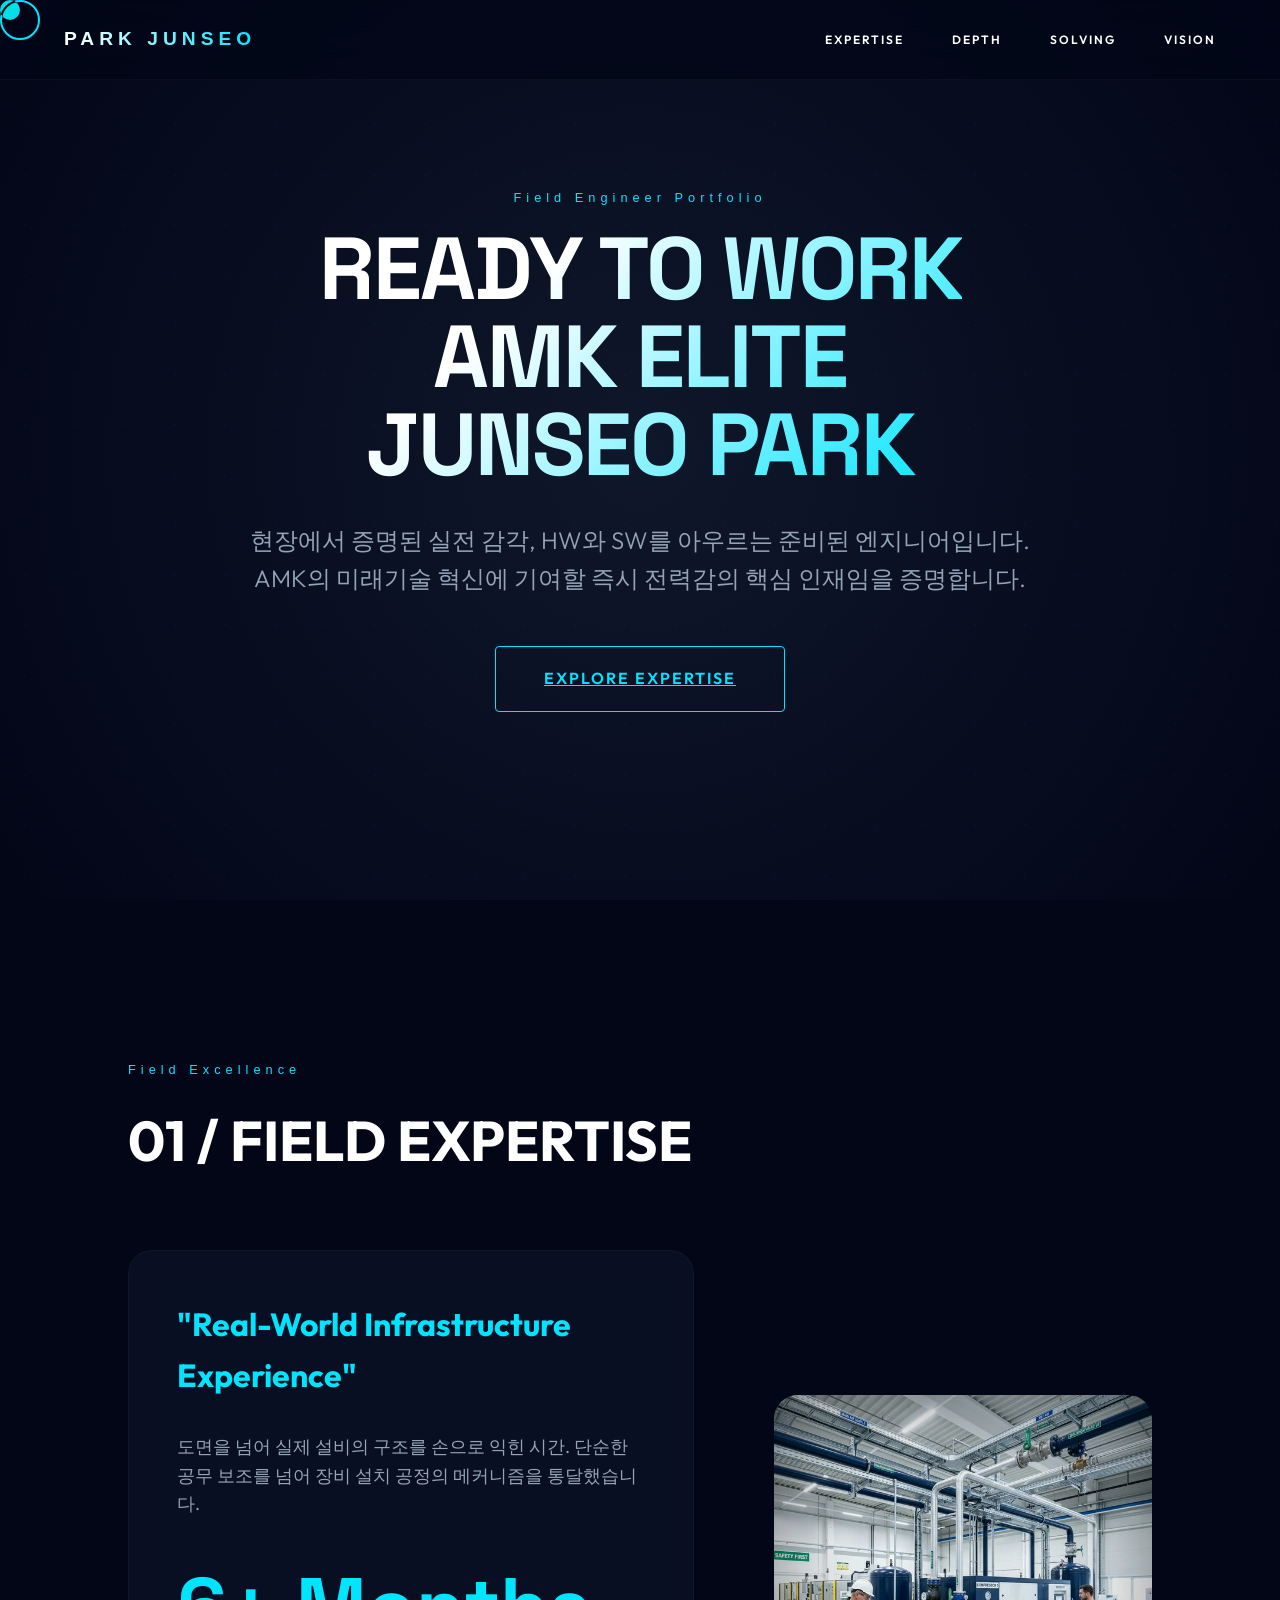
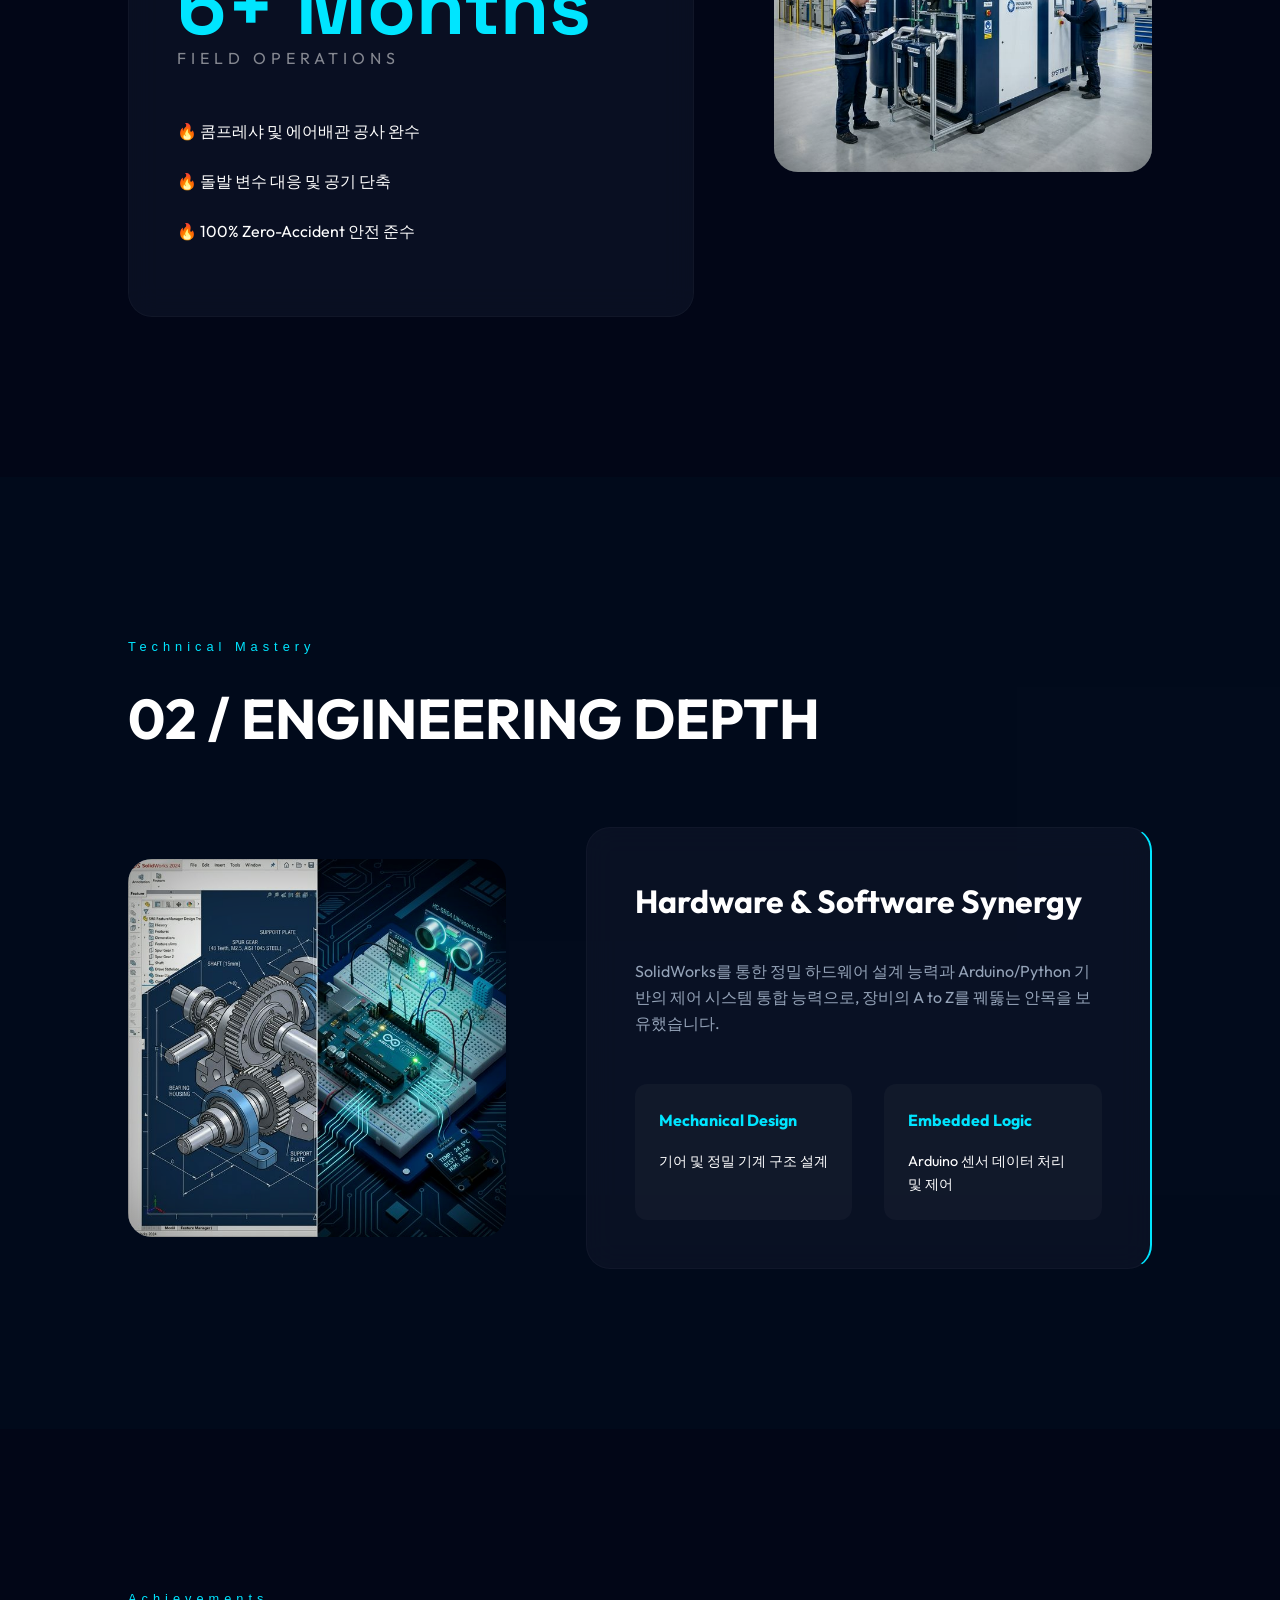
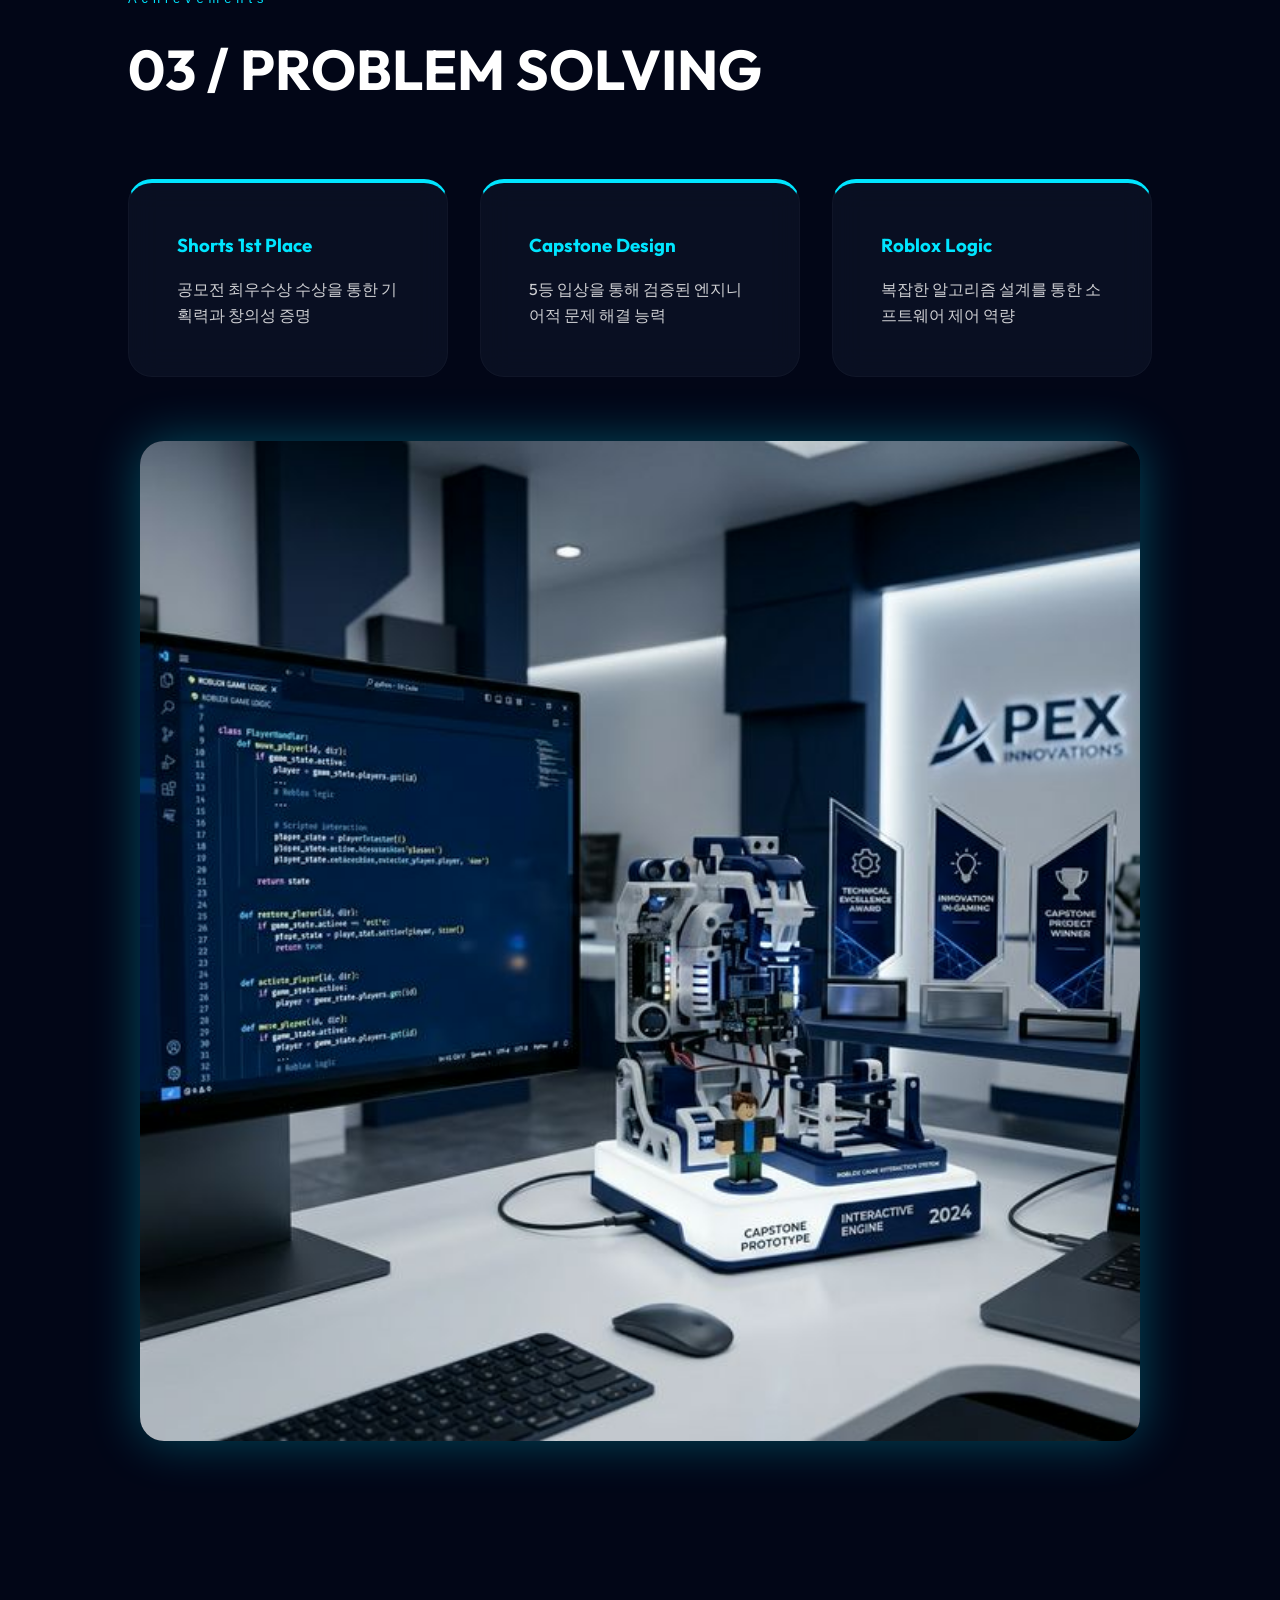
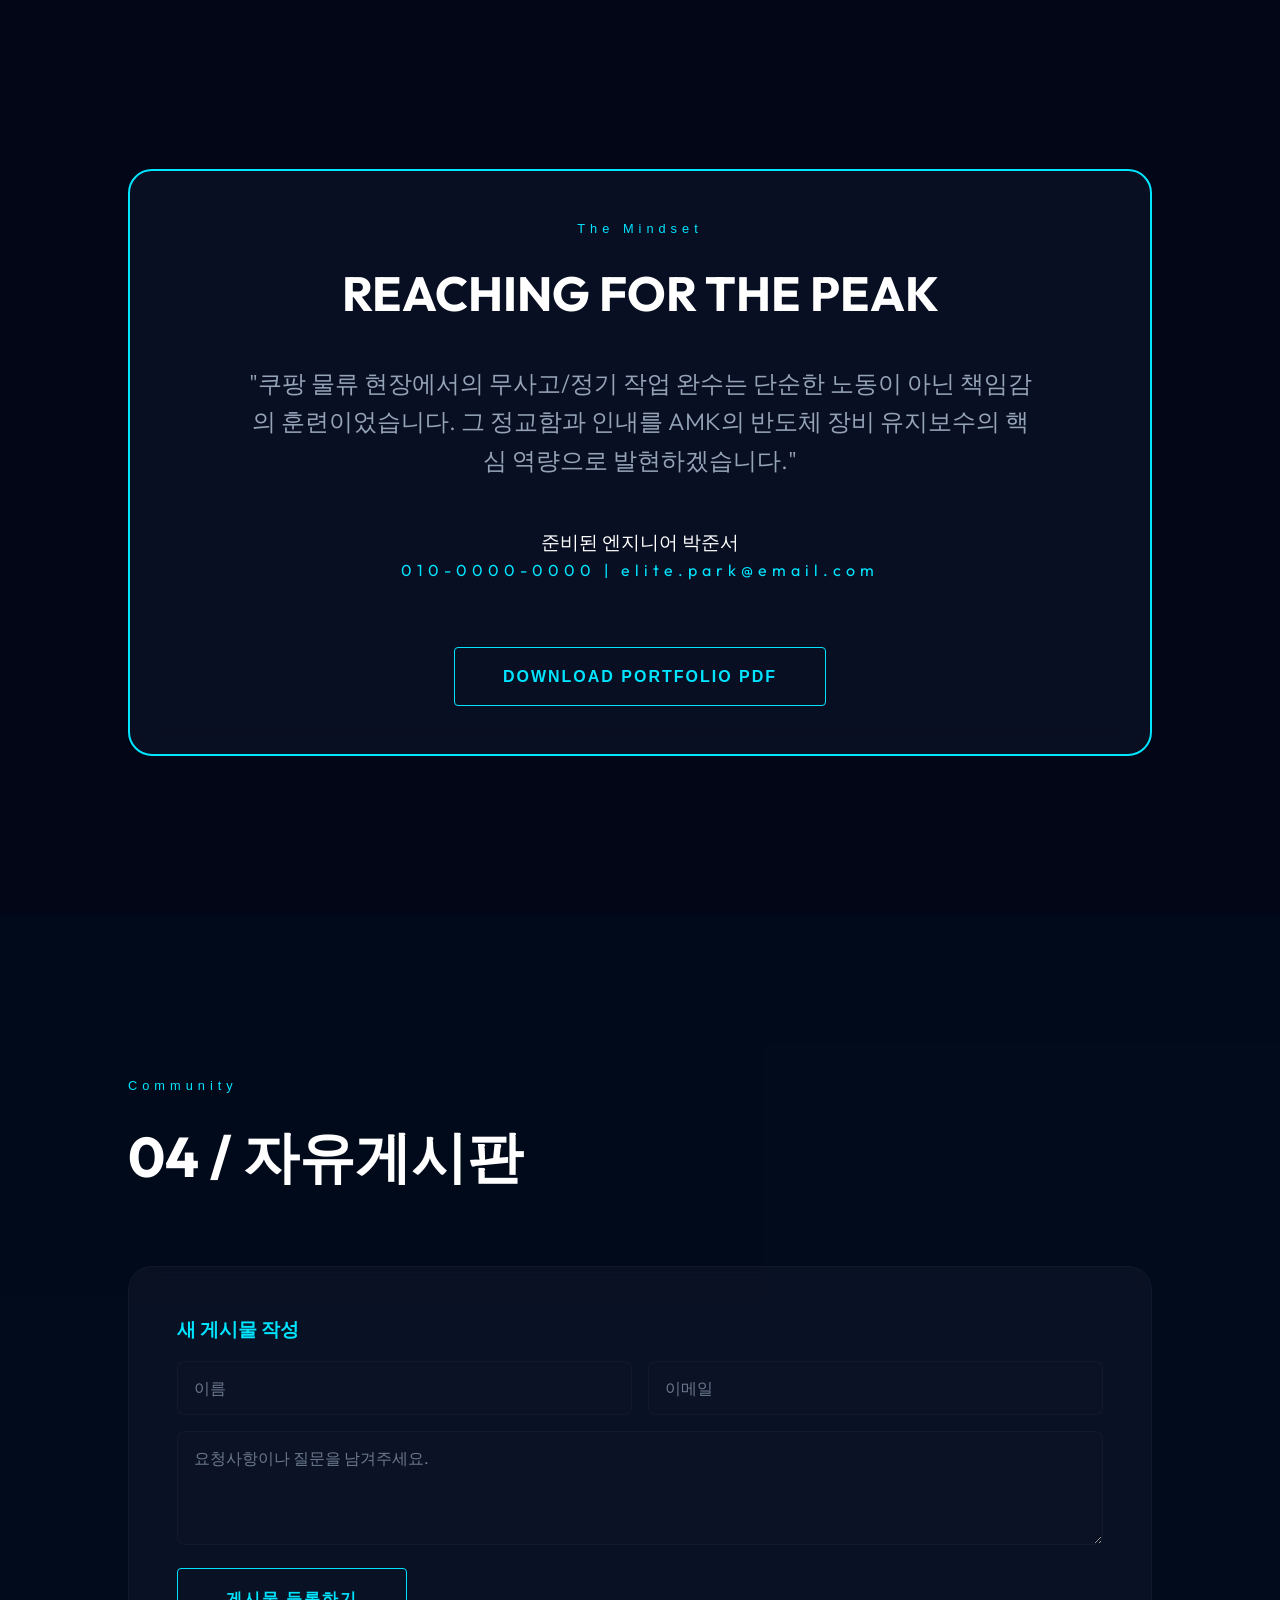
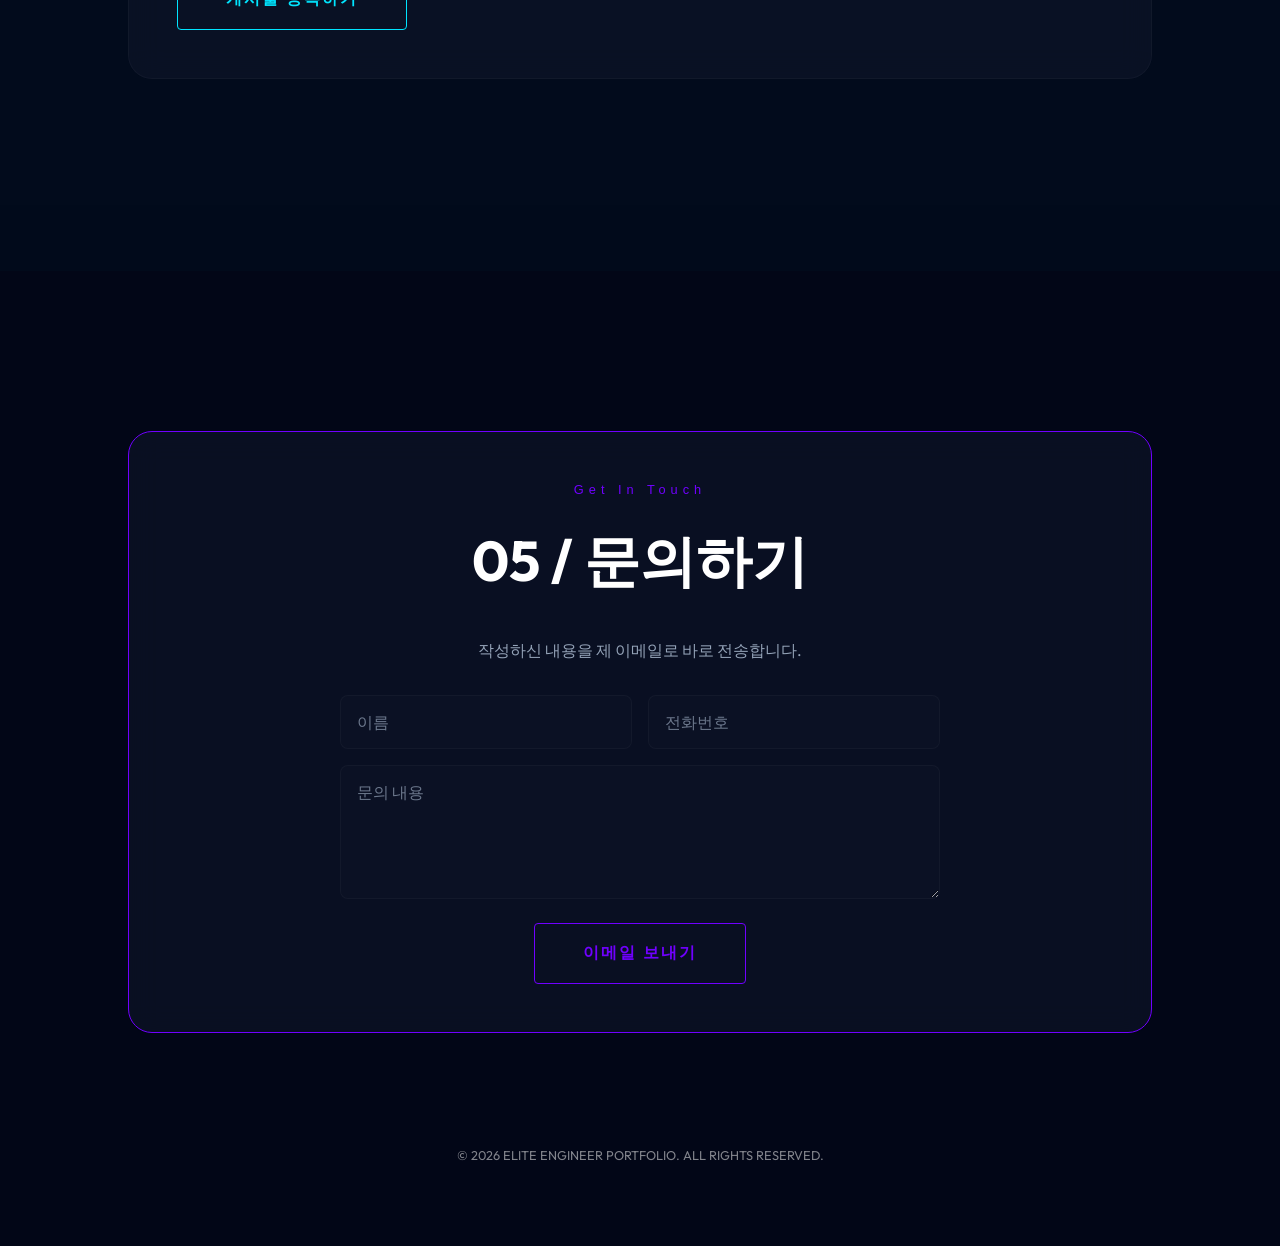
==== index.html @ a28a6f0c "Add files via upload" ====
<!DOCTYPE html>
<html lang="ko">
<head>
    <meta charset="UTF-8">
    <meta name="viewport" content="width=device-width, initial-scale=1.0">
    <title>Park Jun-seo | AMK Elite Field Engineer</title>
    <!-- SEO Tags -->
    <meta name="description" content="Applied Materials Korea (AMK) Elite Field Engineer Portfolio. Prepared engineer with hardware/software integration and field experience.">
    <link rel="stylesheet" href="style.css">
</head>
<body>

    <!-- Custom Cursor -->
    <div id="cursor"></div>
    <div id="cursor-outline"></div>

    <!-- Background Elements -->
    <div class="bg-canvas"></div>
    <div class="grid-overlay"></div>

    <!-- Progress Bar -->
    <div id="progress-bar" style="position: fixed; top: 0; left: 0; height: 3px; background: var(--accent-color); z-index: 1001; width: 0%;"></div>

    <!-- Navigation -->
    <nav>
        <div class="logo">PARK JUN<span>SEO</span></div>
        <div class="nav-links">
            <a href="#expertise" class="nav-link">Expertise</a>
            <a href="#depth" class="nav-link">Depth</a>
            <a href="#problem-solving" class="nav-link">Solving</a>
            <a href="#vision" class="nav-link">Vision</a>
        </div>
    </nav>

    <!-- [Step 1] Hero Section -->
    <section class="hero">
        <span class="section-label">Field Engineer Portfolio</span>
        <h1 class="hero-title">READY TO WORK<br>AMK ELITE<br><span style="color: var(--accent-color);">JUNSEO PARK</span></h1>
        <p class="hero-subtitle">
            현장에서 증명된 실전 감각, HW와 SW를 아우르는 준비된 엔지니어입니다.
            AMK의 미래기술 혁신에 기여할 즉시 전력감의 핵심 인재임을 증명합니다.
        </p>
        <a href="#expertise" class="btn-glow">Explore Expertise</a>
    </section>

    <!-- [Step 2] Field Expertise -->
    <section id="expertise">
        <span class="section-label">Field Excellence</span>
        <h2 class="section-title">01 / FIELD EXPERTISE</h2>
        <div class="fancy-grid">
            <div class="glass-card">
                <h3 style="font-size: 2rem; margin-bottom: 2rem; color: var(--accent-color);">"Real-World Infrastructure Experience"</h3>
                <p style="font-size: 1.1rem; color: var(--text-gray); margin-bottom: 3rem;">
                    도면을 넘어 실제 설비의 구조를 손으로 익힌 시간. 
                    단순한 공무 보조를 넘어 장비 설치 공정의 메커니즘을 통달했습니다.
                </p>
                <div class="stat-num">6+ Months</div>
                <p style="text-transform: uppercase; letter-spacing: 5px; opacity: 0.5;">Field Operations</p>
                <ul style="margin-top: 3rem; list-style: none; color: #fff;">
                    <li style="margin-bottom: 1.5rem;">🔥 콤프레샤 및 에어배관 공사 완수</li>
                    <li style="margin-bottom: 1.5rem;">🔥 돌발 변수 대응 및 공기 단축</li>
                    <li style="margin-bottom: 1.5rem;">🔥 100% Zero-Accident 안전 준수</li>
                </ul>
            </div>
            <div class="glow-img-wrap">
                <img src="assets/images/field.png" alt="Field Work" class="section-img">
            </div>
        </div>
    </section>

    <!-- [Step 3] Engineering Depth -->
    <section id="depth" style="background: rgba(0, 229, 255, 0.02);">
        <span class="section-label">Technical Mastery</span>
        <h2 class="section-title">02 / ENGINEERING DEPTH</h2>
        <div class="fancy-grid" style="grid-template-columns: 0.8fr 1.2fr;">
            <div class="glow-img-wrap">
                <img src="assets/images/depth.png" alt="SolidWorks Design" class="section-img">
            </div>
            <div class="glass-card" style="border-right: 2px solid var(--accent-color);">
                <h3 style="font-size: 2rem; margin-bottom: 2rem;">Hardware & Software Synergy</h3>
                <p style="color: var(--text-gray); margin-bottom: 3rem;">
                    SolidWorks를 통한 정밀 하드웨어 설계 능력과 Arduino/Python 기반의 
                    제어 시스템 통합 능력으로, 장비의 A to Z를 꿰뚫는 안목을 보유했습니다.
                </p>
                <div style="display: flex; gap: 2rem; flex-wrap: wrap;">
                    <div style="flex: 1; padding: 1.5rem; background: var(--glass-bright); border-radius: 12px;">
                        <h4 style="color: var(--accent-color); margin-bottom: 1rem;">Mechanical Design</h4>
                        <p style="font-size: 0.9rem;">기어 및 정밀 기계 구조 설계</p>
                    </div>
                    <div style="flex: 1; padding: 1.5rem; background: var(--glass-bright); border-radius: 12px;">
                        <h4 style="color: var(--accent-color); margin-bottom: 1rem;">Embedded Logic</h4>
                        <p style="font-size: 0.9rem;">Arduino 센서 데이터 처리 및 제어</p>
                    </div>
                </div>
            </div>
        </div>
    </section>

    <!-- [Step 4] Problem Solving -->
    <section id="problem-solving">
        <span class="section-label">Achievements</span>
        <h2 class="section-title">03 / PROBLEM SOLVING</h2>
        <div class="solving-grid">
            <div class="glass-card solving-card">
                <h3 style="color: var(--accent-color); margin-bottom: 1rem;">Shorts 1st Place</h3>
                <p style="opacity: 0.8;">공모전 최우수상 수상을 통한 기획력과 창의성 증명</p>
            </div>
            <div class="glass-card solving-card">
                <h3 style="color: var(--accent-color); margin-bottom: 1rem;">Capstone Design</h3>
                <p style="opacity: 0.8;">5등 입상을 통해 검증된 엔지니어적 문제 해결 능력</p>
            </div>
            <div class="glass-card solving-card">
                <h3 style="color: var(--accent-color); margin-bottom: 1rem;">Roblox Logic</h3>
                <p style="opacity: 0.8;">복잡한 알고리즘 설계를 통한 소프트웨어 제어 역량</p>
            </div>
        </div>
        <div style="margin-top: 4rem; text-align: center;">
             <img src="assets/images/problem.png" alt="Awards" style="width: 100%; max-width: 1000px; border-radius: 24px; box-shadow: 0 0 50px var(--border-glow);">
        </div>
    </section>

    <!-- [Step 5] Mindset & Vision -->
    <section id="vision">
        <div class="glass-card" style="text-align: center; border: 2px solid var(--accent-color);">
            <span class="section-label">The Mindset</span>
            <h2 style="font-size: 3rem; margin-bottom: 2rem;">REACHING FOR THE PEAK</h2>
            <p style="font-size: 1.5rem; font-weight: 300; max-width: 800px; margin: 0 auto 3rem; color: var(--text-gray);">
                "쿠팡 물류 현장에서의 무사고/정기 작업 완수는 단순한 노동이 아닌 책임감의 훈련이었습니다. 
                그 정교함과 인내를 AMK의 반도체 장비 유지보수의 핵심 역량으로 발현하겠습니다."
            </p>
            <div style="margin-bottom: 4rem;">
                <p style="font-size: 1.2rem; color: #fff;">준비된 엔지니어 박준서</p>
                <p style="color: var(--accent-color); letter-spacing: 5px;">010-0000-0000 | elite.park@email.com</p>
            </div>
            <button id="resume-btn" class="btn-glow">Download Portfolio PDF</button>
        </div>
    </section>

    <!-- [Step 6] Free Board -->
    <section id="free-board" style="background: rgba(0, 229, 255, 0.02);">
        <span class="section-label">Community</span>
        <h2 class="section-title">04 / 자유게시판</h2>
        
        <div class="glass-card" style="margin-bottom: 2rem;">
            <h3 style="margin-bottom: 1rem; color: var(--accent-color);">새 게시물 작성</h3>
            <div class="form-group" style="display: flex; gap: 1rem; margin-bottom: 1rem;">
                <input type="text" id="board-name" placeholder="이름" class="glass-input" style="flex: 1;">
                <input type="email" id="board-email" placeholder="이메일" class="glass-input" style="flex: 1;">
            </div>
            <textarea id="board-content" placeholder="요청사항이나 질문을 남겨주세요." class="glass-textarea" rows="4" style="width: 100%; margin-bottom: 1rem;"></textarea>
            <button id="board-submit-btn" class="btn-glow">게시물 등록하기</button>
        </div>

        <div id="board-list" class="board-list" style="display: flex; flex-direction: column; gap: 1.5rem;">
            <!-- 게시물들이 여기에 동적으로 추가됩니다 -->
        </div>
    </section>

    <!-- [Step 7] Contact Menu -->
    <section id="contact" style="padding-bottom: 2rem;">
        <div class="glass-card" style="text-align: center; border-color: var(--accent-secondary);">
            <span class="section-label" style="color: var(--accent-secondary);">Get In Touch</span>
            <h2 class="section-title" style="margin-bottom: 2rem;">05 / 문의하기</h2>
            <p style="color: var(--text-gray); margin-bottom: 2rem;">작성하신 내용을 제 이메일로 바로 전송합니다.</p>
            
            <form id="contact-form" style="max-width: 600px; margin: 0 auto; text-align: left;">
                <div class="form-group" style="display: flex; gap: 1rem; margin-bottom: 1rem;">
                    <input type="text" id="contact-name" placeholder="이름" class="glass-input" required style="flex: 1;">
                    <input type="text" id="contact-phone" placeholder="전화번호" class="glass-input" required style="flex: 1;">
                </div>
                <textarea id="contact-message" placeholder="문의 내용" class="glass-textarea" rows="5" required style="width: 100%; margin-bottom: 1rem;"></textarea>
                <div style="text-align: center;">
                    <button type="submit" class="btn-glow" style="border-color: var(--accent-secondary); color: var(--accent-secondary);">이메일 보내기</button>
                </div>
            </form>
        </div>
    </section>

    <footer style="padding: 5rem 10%; text-align: center; opacity: 0.5; font-size: 0.8rem;">
        <p>&copy; 2026 ELITE ENGINEER PORTFOLIO. ALL RIGHTS RESERVED.</p>
    </footer>

    <script src="script.js"></script>
</body>
</html>
---- style.css ----
@import url('https://fonts.googleapis.com/css2?family=Outfit:wght@300;400;600;800&family=Space+Grotesk:wght@300;500;700&family=Syncopate:wght@400;700&display=swap');

:root {
    --primary-color: #020617;
    --accent-color: #00E5FF;
    --accent-secondary: #7000FF;
    --text-white: #FFFFFF;
    --text-gray: #94A3B8;
    --glass: rgba(15, 23, 42, 0.6);
    --glass-bright: rgba(255, 255, 255, 0.03);
    --border-glow: rgba(0, 229, 255, 0.3);
    --transition-fancy: all 0.6s cubic-bezier(0.23, 1, 0.32, 1);
}

* {
    margin: 0;
    padding: 0;
    box-sizing: border-box;
    cursor: none; /* Custom cursor */
}

body {
    font-family: 'Outfit', sans-serif;
    color: var(--text-white);
    background-color: var(--primary-color);
    line-height: 1.6;
    overflow-x: hidden;
}

html {
    scroll-behavior: smooth;
}

/* Custom Cursor */
#cursor {
    width: 20px;
    height: 20px;
    background: var(--accent-color);
    border-radius: 50%;
    position: fixed;
    pointer-events: none;
    z-index: 9999;
    mix-blend-mode: difference;
    transition: transform 0.1s ease;
}

#cursor-outline {
    width: 40px;
    height: 40px;
    border: 2px solid var(--accent-color);
    border-radius: 50%;
    position: fixed;
    pointer-events: none;
    z-index: 9998;
    transition: transform 0.15s ease, opacity 0.3s ease;
}

/* Moving Particle/Grid Background Base */
.bg-canvas {
    position: fixed;
    top: 0;
    left: 0;
    width: 100%;
    height: 100%;
    z-index: -1;
    background: radial-gradient(circle at 50% 50%, #0f172a 0%, #020617 100%);
}

.grid-overlay {
    position: fixed;
    top: 0;
    left: 0;
    width: 100%;
    height: 100%;
    background-image: radial-gradient(var(--border-glow) 1px, transparent 1px);
    background-size: 50px 50px;
    opacity: 0.1;
    z-index: -1;
    animation: gridMove 20s linear infinite;
}

@keyframes gridMove {
    from { background-position: 0 0; }
    to { background-position: 50px 50px; }
}

/* Navbar - Ultra Sleek Glass */
nav {
    position: fixed;
    top: 0;
    width: 100%;
    padding: 1.5rem 5%;
    display: flex;
    justify-content: space-between;
    align-items: center;
    background: rgba(2, 6, 23, 0.7);
    backdrop-filter: blur(20px);
    z-index: 1000;
    border-bottom: 1px solid var(--glass-bright);
}

.logo {
    font-family: 'Syncopate', sans-serif;
    font-weight: 700;
    font-size: 1.2rem;
    letter-spacing: 5px;
    background: linear-gradient(90deg, #fff, var(--accent-color));
    -webkit-background-clip: text;
    -webkit-text-fill-color: transparent;
}

.nav-links {
    display: flex;
    gap: 3rem;
}

.nav-link {
    text-decoration: none;
    color: var(--text-white);
    font-size: 0.75rem;
    font-weight: 600;
    letter-spacing: 2px;
    text-transform: uppercase;
    transition: var(--transition-fancy);
    position: relative;
}

.nav-link::after {
    content: '';
    position: absolute;
    bottom: -5px;
    left: 0;
    width: 0;
    height: 2px;
    background: var(--accent-color);
    transition: var(--transition-fancy);
}

.nav-link:hover::after {
    width: 100%;
}

/* Hero Section - The Wow Factor */
.hero {
    height: 100vh;
    display: flex;
    flex-direction: column;
    justify-content: center;
    align-items: center;
    text-align: center;
    padding: 0 10%;
    position: relative;
    overflow: hidden;
}

.hero-video-bg {
    position: absolute;
    top: 50%;
    left: 50%;
    min-width: 100%;
    min-height: 100%;
    width: auto;
    height: auto;
    z-index: -1;
    transform: translate(-50%, -50%);
    opacity: 0.3;
    filter: brightness(0.5) contrast(1.2);
}

.hero-title {
    font-family: 'Space Grotesk', sans-serif;
    font-size: 5.5rem;
    font-weight: 800;
    line-height: 1;
    margin-bottom: 2rem;
    text-transform: uppercase;
    letter-spacing: -2px;
    background: linear-gradient(135deg, #fff 30%, var(--accent-color) 100%);
    -webkit-background-clip: text;
    -webkit-text-fill-color: transparent;
}

.hero-subtitle {
    font-size: 1.5rem;
    font-weight: 300;
    color: var(--text-gray);
    max-width: 800px;
    margin-bottom: 3rem;
    transform: translateY(20px);
    opacity: 0;
    animation: fadeInUp 0.8s forwards 0.5s;
}

/* Fancy Buttons */
.btn-glow {
    position: relative;
    padding: 1.2rem 3rem;
    background: transparent;
    border: 1px solid var(--accent-color);
    color: var(--accent-color);
    font-size: 1rem;
    font-weight: 600;
    letter-spacing: 2px;
    text-transform: uppercase;
    border-radius: 4px;
    overflow: hidden;
    transition: var(--transition-fancy);
    z-index: 1;
}

.btn-glow::before {
    content: '';
    position: absolute;
    top: 0;
    left: -100%;
    width: 100%;
    height: 100%;
    background: linear-gradient(90deg, transparent, rgba(0, 229, 255, 0.4), transparent);
    transition: 0.5s;
}

.btn-glow:hover::before {
    left: 100%;
}

.btn-glow:hover {
    box-shadow: 0 0 30px var(--border-glow);
    background: var(--accent-color);
    color: var(--primary-color);
}

/* Section Styling */
section {
    padding: 10rem 10%;
}

.section-label {
    font-family: 'Syncopate', sans-serif;
    font-size: 0.8rem;
    color: var(--accent-color);
    margin-bottom: 1rem;
    display: block;
    letter-spacing: 5px;
}

.section-title {
    font-size: 3.5rem;
    font-weight: 700;
    margin-bottom: 4rem;
}

/* Glass Cards */
.glass-card {
    background: var(--glass);
    border: 1px solid var(--glass-bright);
    padding: 3rem;
    border-radius: 24px;
    backdrop-filter: blur(15px);
    transition: var(--transition-fancy);
    position: relative;
    overflow: hidden;
}

.glass-card::before {
    content: '';
    position: absolute;
    top: 0;
    left: 0;
    width: 100%;
    height: 100%;
    background: linear-gradient(135deg, rgba(0, 229, 255, 0.1), transparent);
    opacity: 0;
    transition: 0.5s;
    pointer-events: none;
}

.glass-card:hover {
    transform: translateY(-10px) scale(1.02);
    border-color: var(--accent-color);
}

.glass-card:hover::before {
    opacity: 1;
}

/* Grid Layouts */
.fancy-grid {
    display: grid;
    grid-template-columns: 1.2fr 0.8fr;
    gap: 5rem;
    align-items: center;
}

/* Image Glowing Effect */
.glow-img-wrap {
    position: relative;
    border-radius: 24px;
    overflow: hidden;
}

.glow-img-wrap::after {
    content: '';
    position: absolute;
    inset: 0;
    box-shadow: inset 0 0 100px rgba(0, 0, 0, 0.5);
}

.section-img {
    width: 100%;
    display: block;
    transition: transform 1s ease;
}

.glow-img-wrap:hover .section-img {
    transform: scale(1.1);
}

/* Problem Solving - Horizontal Scroll or Large Cards */
.solving-grid {
    display: grid;
    grid-template-columns: repeat(3, 1fr);
    gap: 2rem;
}

.solving-card {
    border-top: 4px solid var(--accent-color);
}

/* Stats */
.stat-box {
    text-align: center;
}

.stat-num {
    font-family: 'Space Grotesk', sans-serif;
    font-size: 5rem;
    font-weight: 800;
    color: var(--accent-color);
    line-height: 1;
}

/* Footer / Contact */
.contact-wrap {
    text-align: center;
    padding: 5rem 0;
    border-top: 1px solid var(--glass-bright);
}

/* Animations */
@keyframes fadeInUp {
    to {
        opacity: 1;
        transform: translateY(0);
    }
}

/* Responsive */
@media (max-width: 1200px) {
    .hero-title { font-size: 4rem; }
    .fancy-grid { grid-template-columns: 1fr; gap: 3rem; }
    .solving-grid { grid-template-columns: 1fr; }
}

@media (max-width: 768px) {
    .hero-title { font-size: 2.5rem; }
}

/* Form Styles for Contact & Board */
.glass-input, .glass-textarea {
    background: rgba(15, 23, 42, 0.4);
    border: 1px solid var(--glass-bright);
    color: var(--text-white);
    padding: 1rem;
    border-radius: 8px;
    font-family: inherit;
    font-size: 1rem;
    transition: var(--transition-fancy);
    position: relative;
    z-index: 10;
    cursor: auto;
}

button, .btn-glow {
    cursor: pointer !important;
    position: relative;
    z-index: 10;
}

.glass-input::placeholder, .glass-textarea::placeholder {
    color: var(--text-gray);
    opacity: 0.7;
}

.glass-input:focus, .glass-textarea:focus {
    outline: none;
    border-color: var(--accent-color);
    background: rgba(15, 23, 42, 0.8);
    box-shadow: 0 0 15px rgba(0, 229, 255, 0.1);
}

.glass-textarea {
    resize: vertical;
}

/* Responsiveness for new forms */
@media (max-width: 768px) {
    #free-board .form-group, #contact-form .form-group {
        flex-direction: column;
    }
}
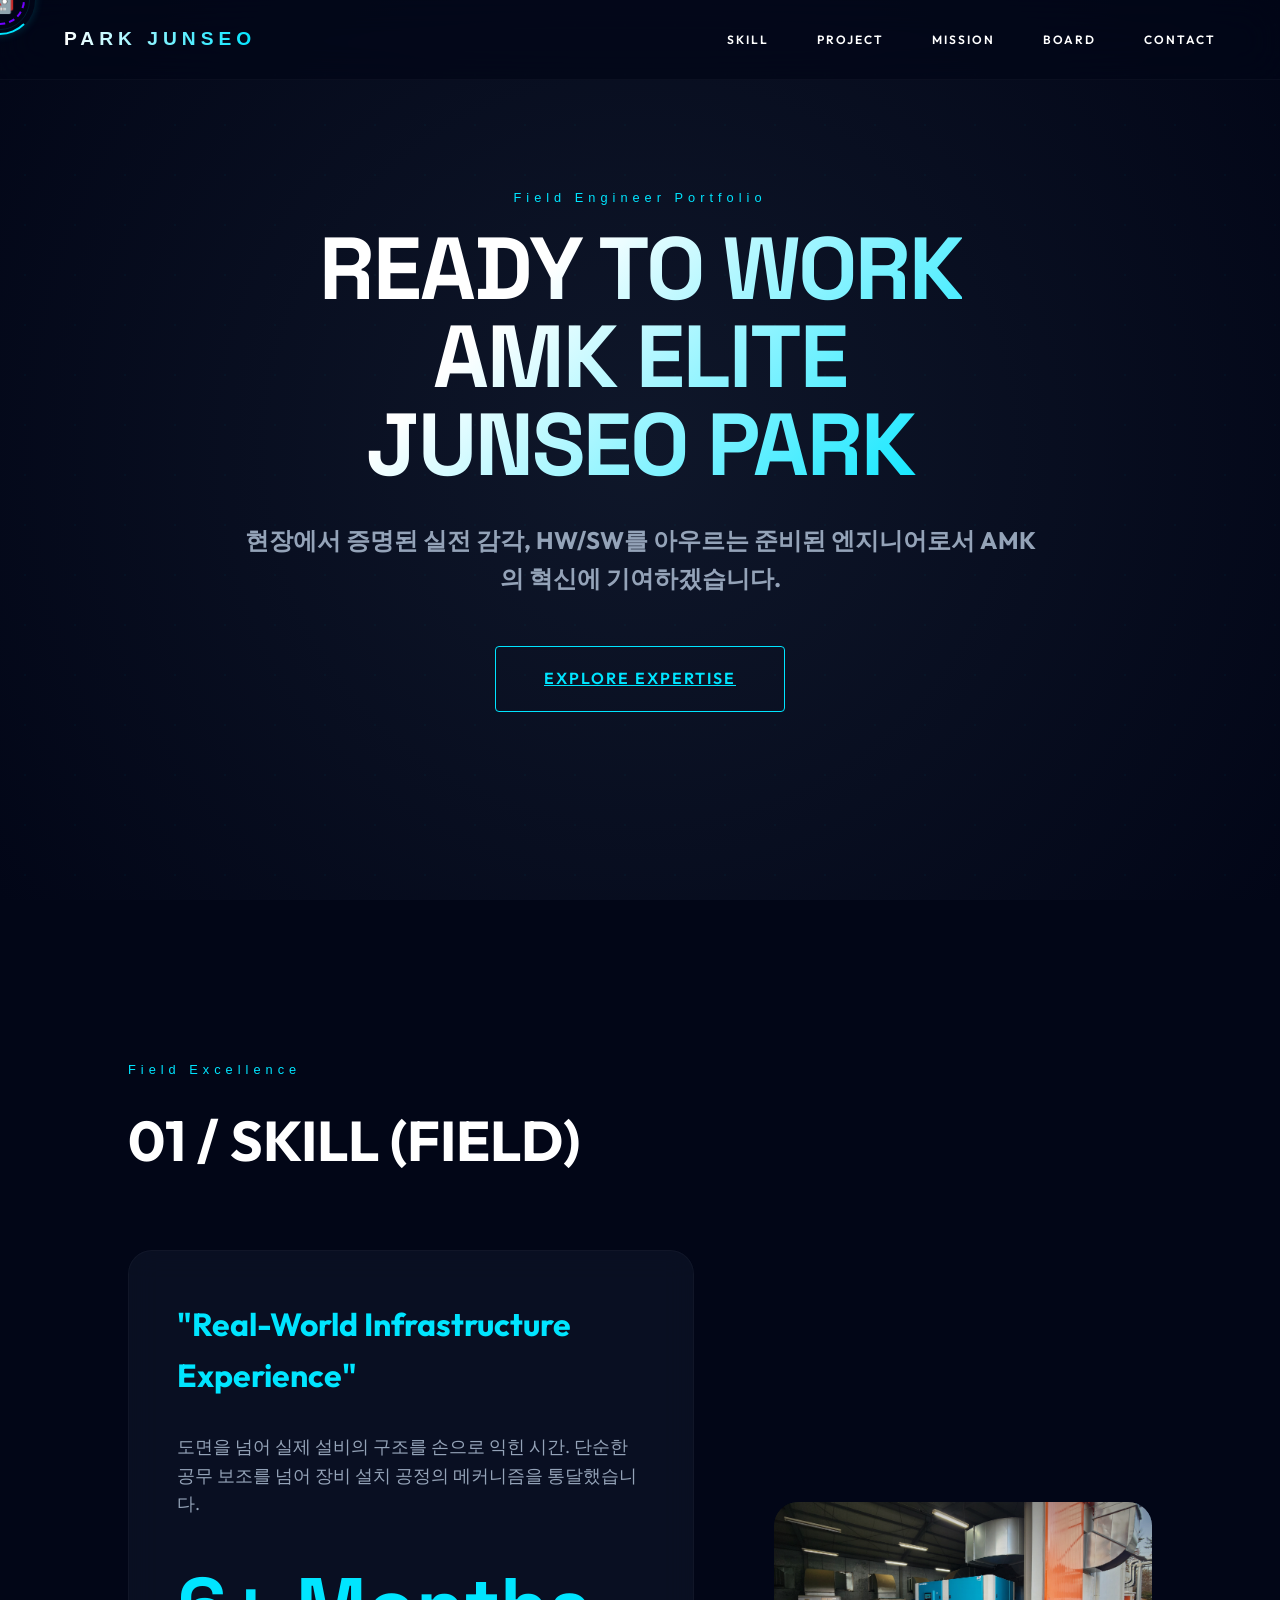
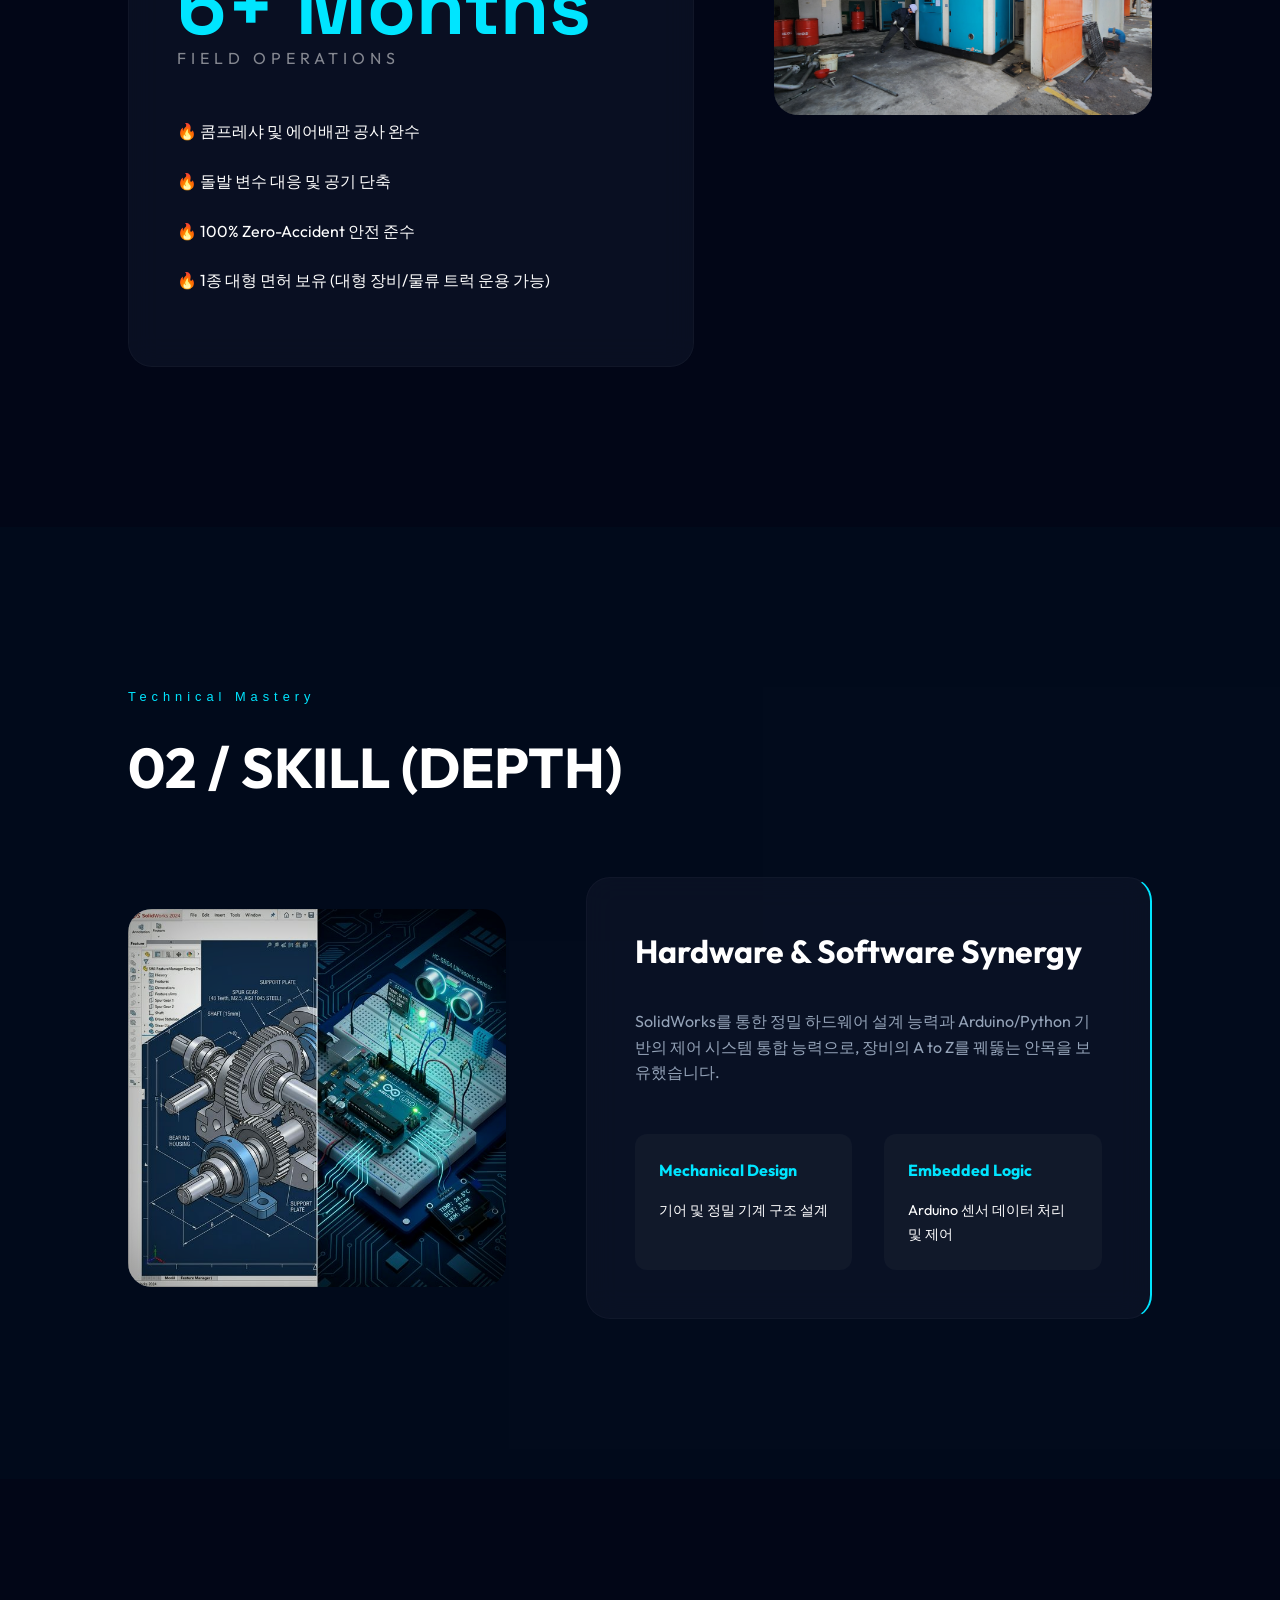
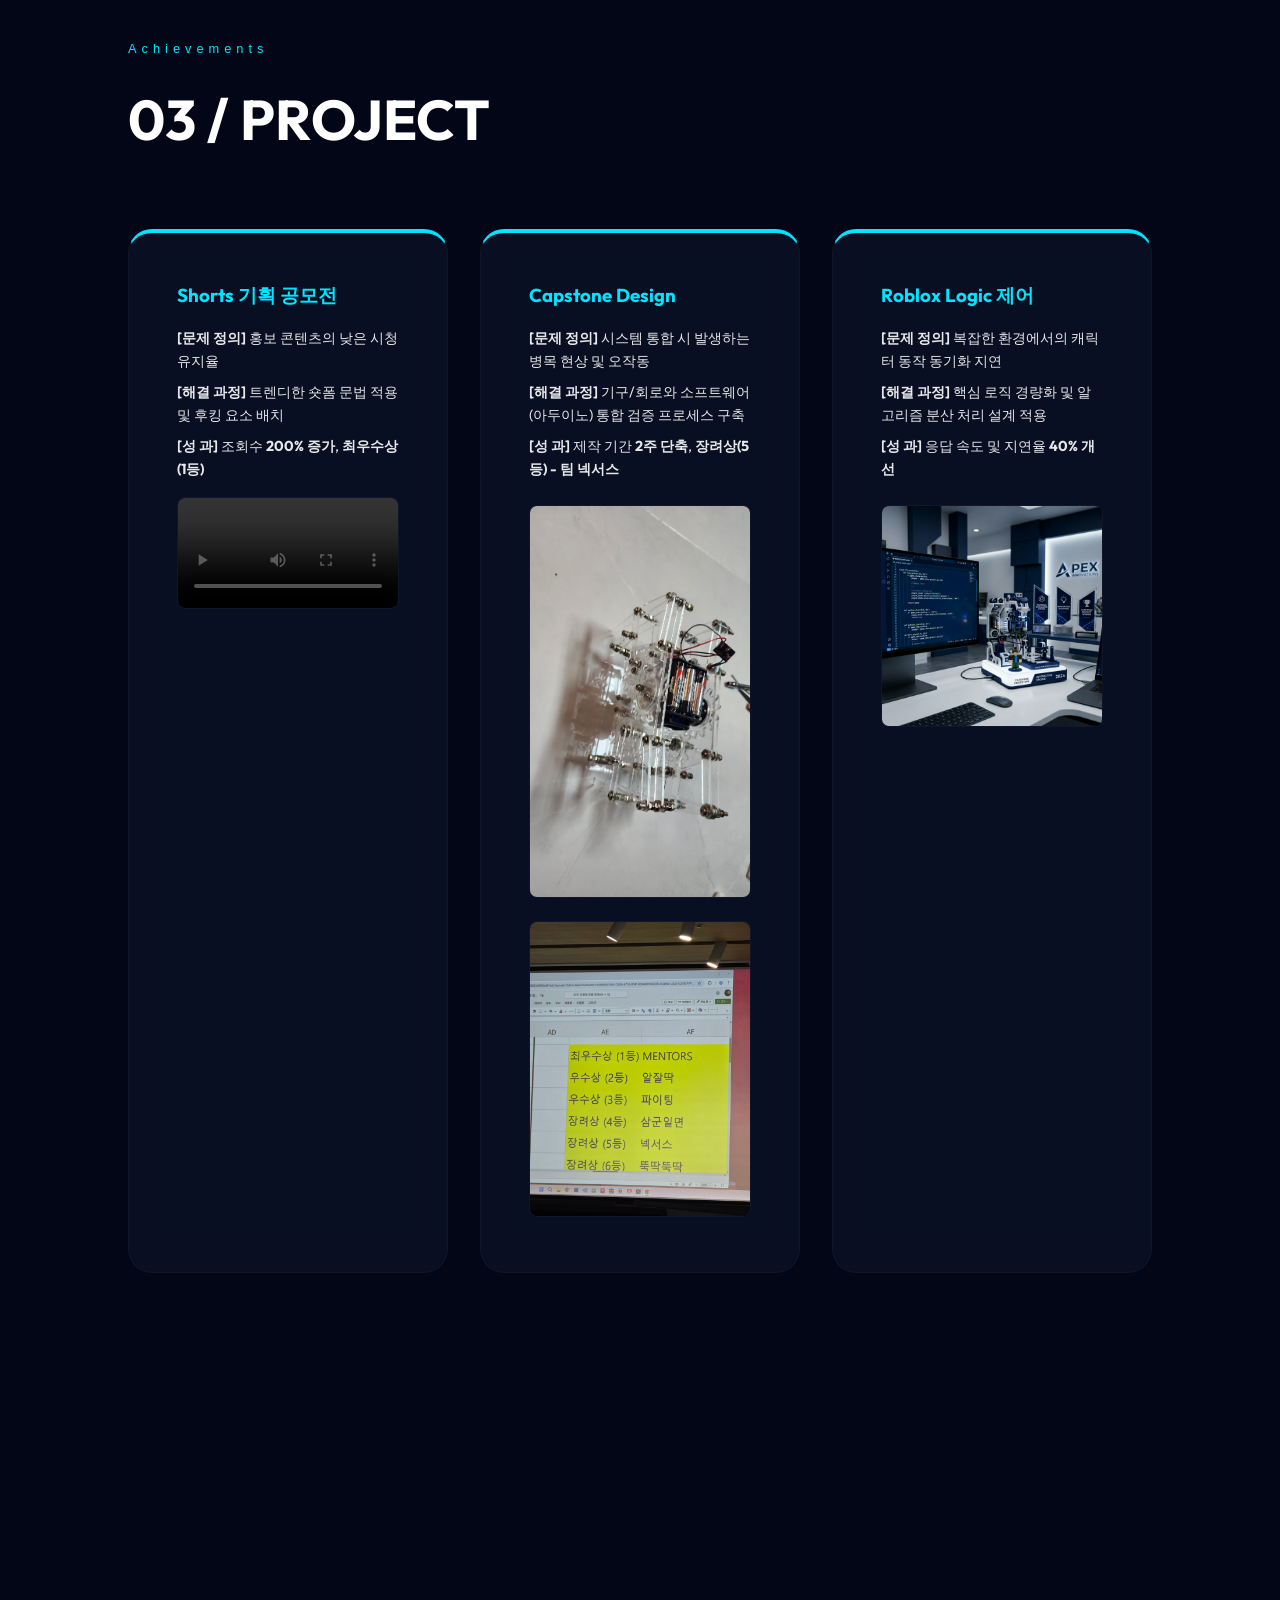
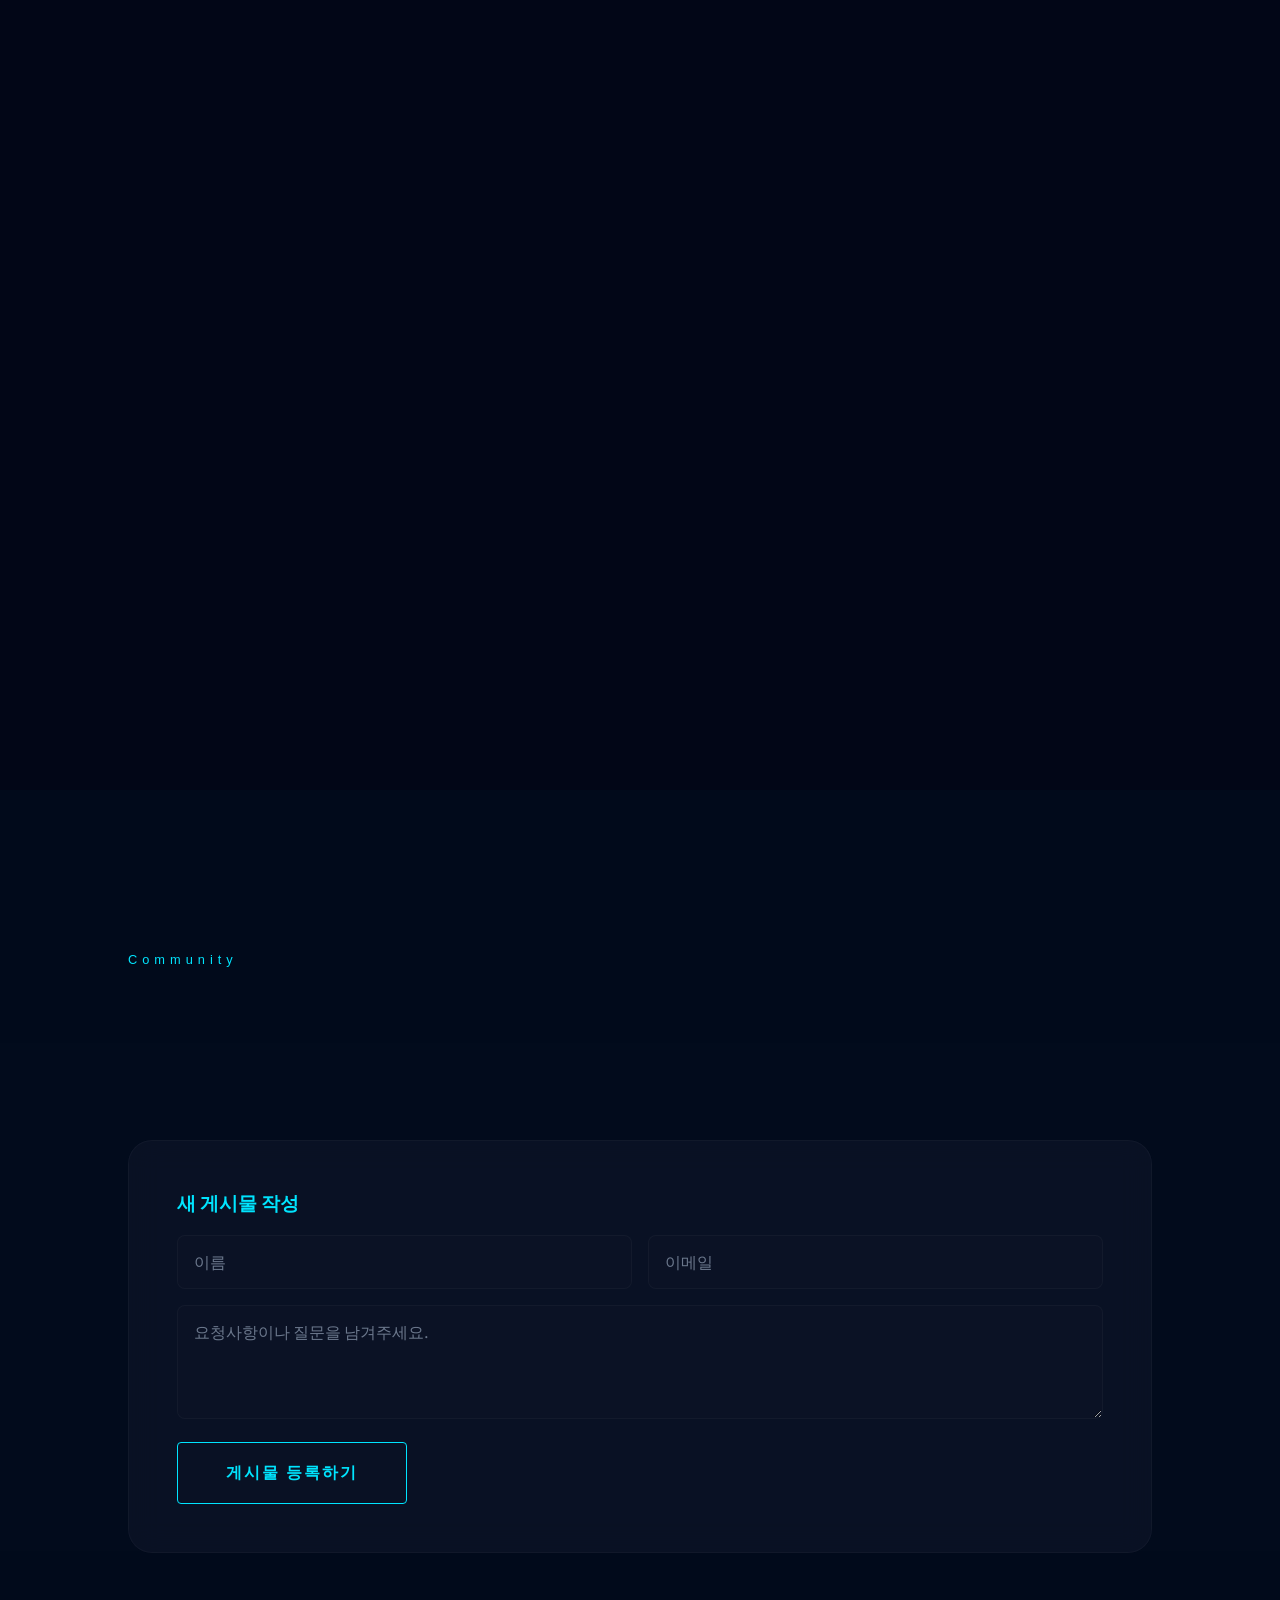
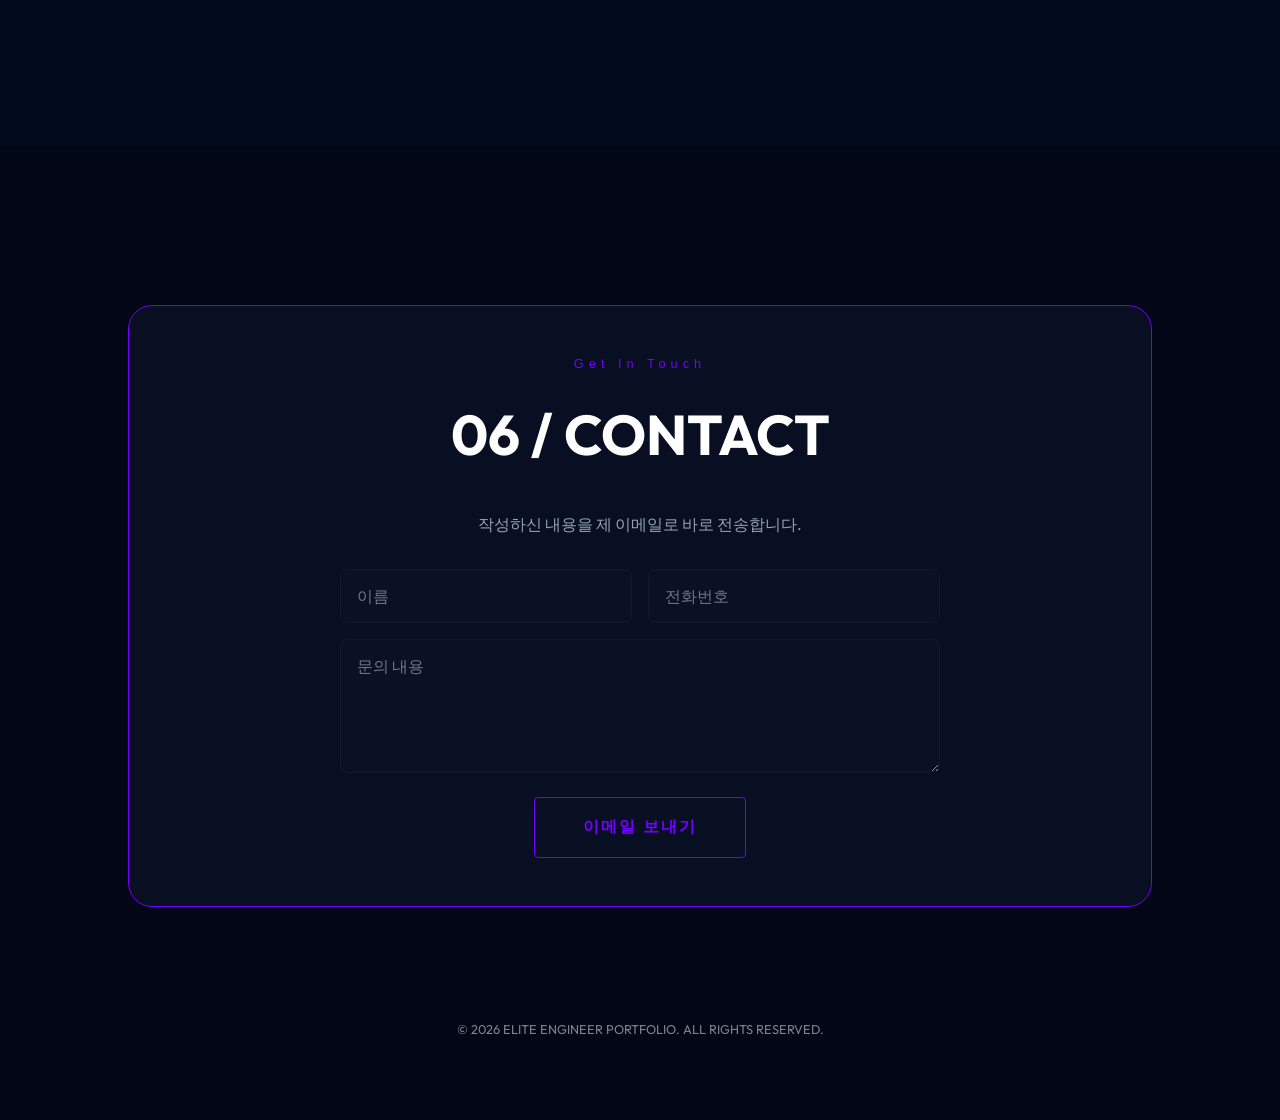
==== commit f4890130: "Add files via upload" ====
--- a/index.html
+++ b/index.html
@@ -11,7 +11,7 @@
 <body>
 
     <!-- Custom Cursor -->
-    <div id="cursor"></div>
+    <div id="cursor">🤖</div>
     <div id="cursor-outline"></div>
 
     <!-- Background Elements -->
@@ -25,10 +25,11 @@
     <nav>
         <div class="logo">PARK JUN<span>SEO</span></div>
         <div class="nav-links">
-            <a href="#expertise" class="nav-link">Expertise</a>
-            <a href="#depth" class="nav-link">Depth</a>
-            <a href="#problem-solving" class="nav-link">Solving</a>
-            <a href="#vision" class="nav-link">Vision</a>
+            <a href="#expertise" class="nav-link">Skill</a>
+            <a href="#problem-solving" class="nav-link">Project</a>
+            <a href="#vision" class="nav-link">Mission</a>
+            <a href="#free-board" class="nav-link">Board</a>
+            <a href="#contact" class="nav-link">Contact</a>
         </div>
     </nav>
 
@@ -37,8 +38,7 @@
         <span class="section-label">Field Engineer Portfolio</span>
         <h1 class="hero-title">READY TO WORK<br>AMK ELITE<br><span style="color: var(--accent-color);">JUNSEO PARK</span></h1>
         <p class="hero-subtitle">
-            현장에서 증명된 실전 감각, HW와 SW를 아우르는 준비된 엔지니어입니다.
-            AMK의 미래기술 혁신에 기여할 즉시 전력감의 핵심 인재임을 증명합니다.
+            <strong>현장에서 증명된 실전 감각, HW/SW를 아우르는 준비된 엔지니어로서 AMK의 혁신에 기여하겠습니다.</strong>
         </p>
         <a href="#expertise" class="btn-glow">Explore Expertise</a>
     </section>
@@ -46,7 +46,7 @@
     <!-- [Step 2] Field Expertise -->
     <section id="expertise">
         <span class="section-label">Field Excellence</span>
-        <h2 class="section-title">01 / FIELD EXPERTISE</h2>
+        <h2 class="section-title">01 / SKILL (FIELD)</h2>
         <div class="fancy-grid">
             <div class="glass-card">
                 <h3 style="font-size: 2rem; margin-bottom: 2rem; color: var(--accent-color);">"Real-World Infrastructure Experience"</h3>
@@ -60,10 +60,11 @@
                     <li style="margin-bottom: 1.5rem;">🔥 콤프레샤 및 에어배관 공사 완수</li>
                     <li style="margin-bottom: 1.5rem;">🔥 돌발 변수 대응 및 공기 단축</li>
                     <li style="margin-bottom: 1.5rem;">🔥 100% Zero-Accident 안전 준수</li>
+                    <li style="margin-bottom: 1.5rem;">🔥 1종 대형 면허 보유 (대형 장비/물류 트럭 운용 가능)</li>
                 </ul>
             </div>
             <div class="glow-img-wrap">
-                <img src="assets/images/field.png" alt="Field Work" class="section-img">
+                <img src="assets/images/compressor.jpg" alt="콤프레샤 현장 사진" class="section-img">
             </div>
         </div>
     </section>
@@ -71,7 +72,7 @@
     <!-- [Step 3] Engineering Depth -->
     <section id="depth" style="background: rgba(0, 229, 255, 0.02);">
         <span class="section-label">Technical Mastery</span>
-        <h2 class="section-title">02 / ENGINEERING DEPTH</h2>
+        <h2 class="section-title">02 / SKILL (DEPTH)</h2>
         <div class="fancy-grid" style="grid-template-columns: 0.8fr 1.2fr;">
             <div class="glow-img-wrap">
                 <img src="assets/images/depth.png" alt="SolidWorks Design" class="section-img">
@@ -99,23 +100,46 @@
     <!-- [Step 4] Problem Solving -->
     <section id="problem-solving">
         <span class="section-label">Achievements</span>
-        <h2 class="section-title">03 / PROBLEM SOLVING</h2>
+        <h2 class="section-title">03 / PROJECT</h2>
         <div class="solving-grid">
             <div class="glass-card solving-card">
-                <h3 style="color: var(--accent-color); margin-bottom: 1rem;">Shorts 1st Place</h3>
-                <p style="opacity: 0.8;">공모전 최우수상 수상을 통한 기획력과 창의성 증명</p>
+                <h3 style="color: var(--accent-color); margin-bottom: 1rem;">Shorts 기획 공모전</h3>
+                <p style="opacity: 0.9; font-size: 0.9rem; margin-bottom: 0.5rem; color: #fff;"><strong>[문제 정의]</strong> 홍보 콘텐츠의 낮은 시청 유지율</p>
+                <p style="opacity: 0.9; font-size: 0.9rem; margin-bottom: 0.5rem; color: #fff;"><strong>[해결 과정]</strong> 트렌디한 숏폼 문법 적용 및 후킹 요소 배치</p>
+                <p style="opacity: 0.9; font-size: 0.9rem; color: #fff;"><strong>[성 과]</strong> 조회수 <strong>200% 증가</strong>, <strong>최우수상(1등)</strong></p>
+                <div style="margin-top: 1rem;">
+                    <video controls style="width: 100%; border-radius: 8px; border: 1px solid var(--glass-bright);">
+                        <source src="assets/videos/video.mp4" type="video/mp4">
+                        Your browser does not support the video tag.
+                    </video>
+                </div>
             </div>
             <div class="glass-card solving-card">
                 <h3 style="color: var(--accent-color); margin-bottom: 1rem;">Capstone Design</h3>
-                <p style="opacity: 0.8;">5등 입상을 통해 검증된 엔지니어적 문제 해결 능력</p>
+                <p style="opacity: 0.9; font-size: 0.9rem; margin-bottom: 0.5rem; color: #fff;"><strong>[문제 정의]</strong> 시스템 통합 시 발생하는 병목 현상 및 오작동</p>
+                <p style="opacity: 0.9; font-size: 0.9rem; margin-bottom: 0.5rem; color: #fff;"><strong>[해결 과정]</strong> 기구/회로와 소프트웨어(아두이노) 통합 검증 프로세스 구축</p>
+                <p style="opacity: 0.9; font-size: 0.9rem; color: #fff;"><strong>[성 과]</strong> 제작 기간 <strong>2주 단축</strong>, <strong>장려상(5등) - 팀 넥서스</strong></p>
+                
+                <div style="margin-top: 1.5rem; display: flex; flex-direction: column; gap: 1rem;">
+                    <!-- 로봇 사진 -->
+                    <div>
+                        <img src="assets/images/robot.jpg" alt="아두이노 로봇 설계 사진" style="width: 100%; border-radius: 8px; border: 1px solid var(--glass-bright);">
+                    </div>
+                    <!-- 랭킹 사진 -->
+                    <div>
+                        <img src="assets/images/ranking.jpg" alt="팀 넥서스 5등 장려상 사진" style="width: 100%; border-radius: 8px; border: 1px solid var(--glass-bright);">
+                    </div>
+                </div>
             </div>
             <div class="glass-card solving-card">
-                <h3 style="color: var(--accent-color); margin-bottom: 1rem;">Roblox Logic</h3>
-                <p style="opacity: 0.8;">복잡한 알고리즘 설계를 통한 소프트웨어 제어 역량</p>
-            </div>
-        </div>
-        <div style="margin-top: 4rem; text-align: center;">
-             <img src="assets/images/problem.png" alt="Awards" style="width: 100%; max-width: 1000px; border-radius: 24px; box-shadow: 0 0 50px var(--border-glow);">
+                <h3 style="color: var(--accent-color); margin-bottom: 1rem;">Roblox Logic 제어</h3>
+                <p style="opacity: 0.9; font-size: 0.9rem; margin-bottom: 0.5rem; color: #fff;"><strong>[문제 정의]</strong> 복잡한 환경에서의 캐릭터 동작 동기화 지연</p>
+                <p style="opacity: 0.9; font-size: 0.9rem; margin-bottom: 0.5rem; color: #fff;"><strong>[해결 과정]</strong> 핵심 로직 경량화 및 알고리즘 분산 처리 설계 적용</p>
+                <p style="opacity: 0.9; font-size: 0.9rem; color: #fff;"><strong>[성 과]</strong> 응답 속도 및 지연율 <strong>40% 개선</strong></p>
+                <div style="margin-top: 1.5rem;">
+                    <img src="assets/images/problem.png" alt="Roblox Logic 구조 렌더링" style="width: 100%; border-radius: 8px; border: 1px solid var(--glass-bright);">
+                </div>
+            </div>
         </div>
     </section>
 
@@ -123,14 +147,18 @@
     <section id="vision">
         <div class="glass-card" style="text-align: center; border: 2px solid var(--accent-color);">
             <span class="section-label">The Mindset</span>
-            <h2 style="font-size: 3rem; margin-bottom: 2rem;">REACHING FOR THE PEAK</h2>
+            <h2 style="font-size: 3rem; margin-bottom: 2rem;">04 / MISSION & VISION</h2>
             <p style="font-size: 1.5rem; font-weight: 300; max-width: 800px; margin: 0 auto 3rem; color: var(--text-gray);">
                 "쿠팡 물류 현장에서의 무사고/정기 작업 완수는 단순한 노동이 아닌 책임감의 훈련이었습니다. 
                 그 정교함과 인내를 AMK의 반도체 장비 유지보수의 핵심 역량으로 발현하겠습니다."
             </p>
             <div style="margin-bottom: 4rem;">
                 <p style="font-size: 1.2rem; color: #fff;">준비된 엔지니어 박준서</p>
-                <p style="color: var(--accent-color); letter-spacing: 5px;">010-0000-0000 | elite.park@email.com</p>
+                <p style="color: var(--accent-color); letter-spacing: 5px;">010-4242-7571 | pjs42427571@gmail.com</p>
+                <div style="margin-top: 1.5rem;">
+                    <a href="https://github.com/elite-park" target="_blank" style="color: #fff; margin-right: 1.5rem; text-decoration: none; border-bottom: 1px solid #fff;">GitHub (elite-park)</a>
+                    <a href="https://linkedin.com/in/elite-park" target="_blank" style="color: #fff; text-decoration: none; border-bottom: 1px solid #fff;">SNS (LinkedIn)</a>
+                </div>
             </div>
             <button id="resume-btn" class="btn-glow">Download Portfolio PDF</button>
         </div>
@@ -139,7 +167,7 @@
     <!-- [Step 6] Free Board -->
     <section id="free-board" style="background: rgba(0, 229, 255, 0.02);">
         <span class="section-label">Community</span>
-        <h2 class="section-title">04 / 자유게시판</h2>
+        <h2 class="section-title">05 / BOARD (커뮤니티)</h2>
         
         <div class="glass-card" style="margin-bottom: 2rem;">
             <h3 style="margin-bottom: 1rem; color: var(--accent-color);">새 게시물 작성</h3>
@@ -160,7 +188,7 @@
     <section id="contact" style="padding-bottom: 2rem;">
         <div class="glass-card" style="text-align: center; border-color: var(--accent-secondary);">
             <span class="section-label" style="color: var(--accent-secondary);">Get In Touch</span>
-            <h2 class="section-title" style="margin-bottom: 2rem;">05 / 문의하기</h2>
+            <h2 class="section-title" style="margin-bottom: 2rem;">06 / CONTACT</h2>
             <p style="color: var(--text-gray); margin-bottom: 2rem;">작성하신 내용을 제 이메일로 바로 전송합니다.</p>
             
             <form id="contact-form" style="max-width: 600px; margin: 0 auto; text-align: left;">
--- a/style.css
+++ b/style.css
@@ -33,26 +33,54 @@
 
 /* Custom Cursor */
 #cursor {
-    width: 20px;
-    height: 20px;
-    background: var(--accent-color);
-    border-radius: 50%;
+    font-size: 24px;
     position: fixed;
     pointer-events: none;
     z-index: 9999;
-    mix-blend-mode: difference;
+    transform: translate(-50%, -50%);
     transition: transform 0.1s ease;
 }
 
 #cursor-outline {
-    width: 40px;
-    height: 40px;
-    border: 2px solid var(--accent-color);
-    border-radius: 50%;
+    width: 60px;
+    height: 60px;
     position: fixed;
     pointer-events: none;
     z-index: 9998;
-    transition: transform 0.15s ease, opacity 0.3s ease;
+    transform: translate(-50%, -50%);
+    border: 1px solid rgba(0, 229, 255, 0.1);
+    border-radius: 50%;
+}
+
+#cursor-outline::before {
+    content: '';
+    position: absolute;
+    inset: -6px;
+    border: 2px solid transparent;
+    border-top-color: var(--accent-color);
+    border-bottom-color: var(--accent-color);
+    border-radius: 50%;
+    animation: rotateHUD 4s linear infinite;
+    box-shadow: 0 0 10px rgba(0, 229, 255, 0.2);
+}
+
+#cursor-outline::after {
+    content: '';
+    position: absolute;
+    inset: 4px;
+    border: 2px dashed var(--accent-secondary);
+    border-radius: 50%;
+    animation: rotateHUDReverse 8s linear infinite;
+}
+
+@keyframes rotateHUD {
+    0% { transform: rotate(0deg); }
+    100% { transform: rotate(360deg); }
+}
+
+@keyframes rotateHUDReverse {
+    0% { transform: rotate(360deg); }
+    100% { transform: rotate(0deg); }
 }
 
 /* Moving Particle/Grid Background Base */
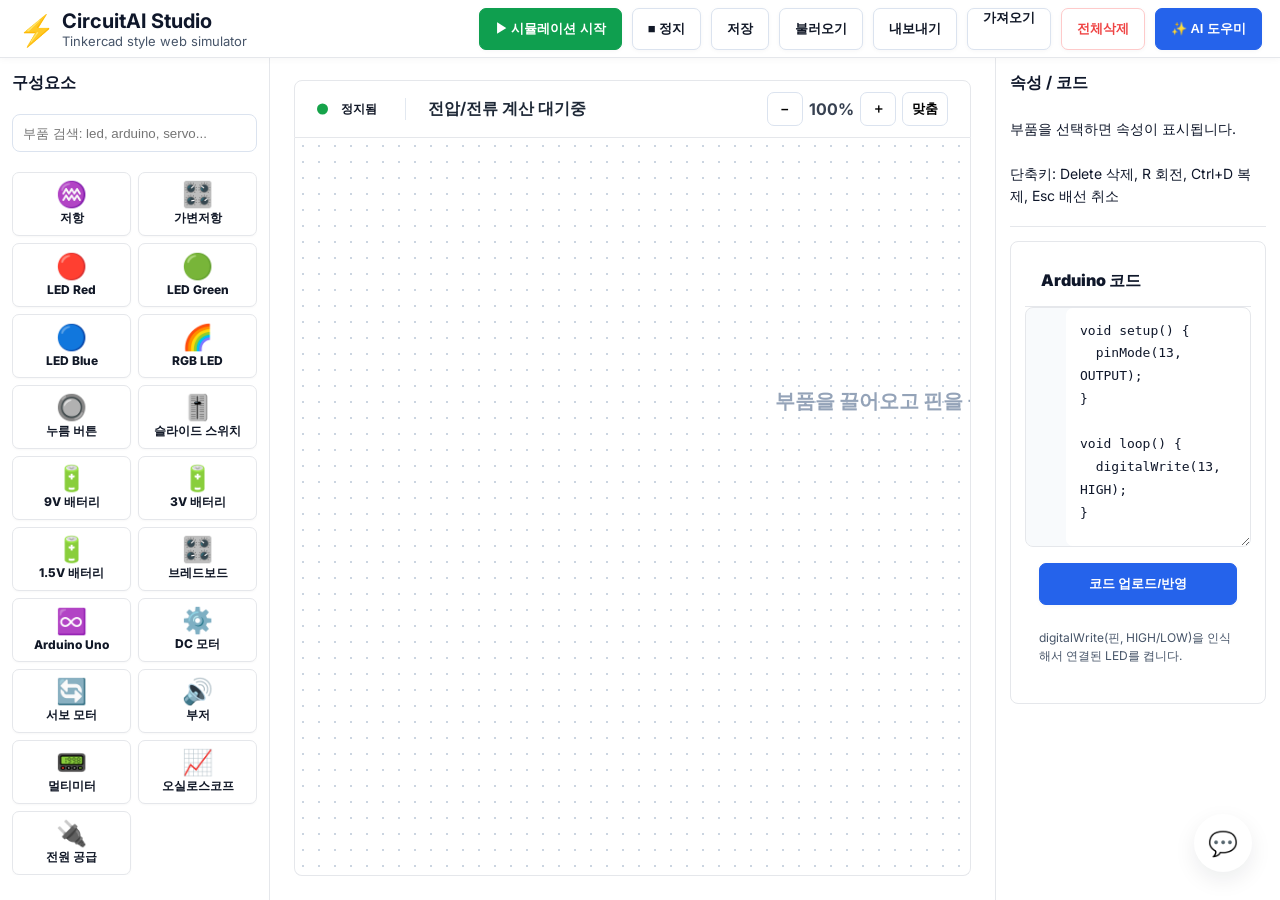
==== commit 34ef0c2f: "Add files via upload" ====
--- a/index.html
+++ b/index.html
@@ -1,213 +1,101 @@
 <!DOCTYPE html>
 <html lang="ko">
 <head>
-    <meta charset="UTF-8">
-    <meta name="viewport" content="width=device-width, initial-scale=1.0">
-    <title>Park Jun-seo | AMK Elite Field Engineer</title>
-    <!-- SEO Tags -->
-    <meta name="description" content="Applied Materials Korea (AMK) Elite Field Engineer Portfolio. Prepared engineer with hardware/software integration and field experience.">
-    <link rel="stylesheet" href="style.css">
+  <meta charset="UTF-8" />
+  <meta name="viewport" content="width=device-width, initial-scale=1.0" />
+  <title>CircuitAI Studio</title>
+  <link rel="stylesheet" href="style.css" />
+  <link href="https://fonts.googleapis.com/css2?family=Inter:wght@400;500;600;700;800&display=swap" rel="stylesheet">
 </head>
 <body>
+  <nav class="navbar">
+    <div class="brand"><span class="brand-mark">⚡</span><div><b>CircuitAI Studio</b><small>Tinkercad style web simulator</small></div></div>
+    <div class="toolbar">
+      <button class="tool-btn success" id="runBtn">▶ 시뮬레이션 시작</button>
+      <button class="tool-btn" id="stopBtn">■ 정지</button>
+      <button class="tool-btn" id="saveBtn">저장</button>
+      <button class="tool-btn" id="loadBtn">불러오기</button>
+      <button class="tool-btn" id="exportBtn">내보내기</button>
+      <label class="tool-btn file-label">가져오기<input type="file" id="importFile" accept="application/json" hidden></label>
+      <button class="tool-btn danger" id="clearBtn">전체삭제</button>
+      <button class="tool-btn primary" id="nav-ai-chat">✨ AI 도우미</button>
+    </div>
+  </nav>
 
-    <!-- Custom Cursor -->
-    <div id="cursor">🤖</div>
-    <div id="cursor-outline"></div>
+  <main class="app-container">
+    <aside class="component-sidebar">
+      <div class="sidebar-header"><select class="nav-select"><option>구성요소</option></select></div>
+      <div class="sidebar-search"><input id="componentSearch" type="text" placeholder="부품 검색: led, arduino, servo..." /></div>
+      <div class="component-grid" id="componentGrid">
+        <div class="component-item" draggable="true" data-type="resistor"><span>♒</span>저항</div>
+        <div class="component-item" draggable="true" data-type="potentiometer"><span>🎛️</span>가변저항</div>
+        <div class="component-item" draggable="true" data-type="led-red"><span>🔴</span>LED Red</div>
+        <div class="component-item" draggable="true" data-type="led-green"><span>🟢</span>LED Green</div>
+        <div class="component-item" draggable="true" data-type="led-blue"><span>🔵</span>LED Blue</div>
+        <div class="component-item" draggable="true" data-type="led-rgb"><span>🌈</span>RGB LED</div>
+        <div class="component-item" draggable="true" data-type="switch-push"><span>🔘</span>누름 버튼</div>
+        <div class="component-item" draggable="true" data-type="switch-slide"><span>🎚️</span>슬라이드 스위치</div>
+        <div class="component-item" draggable="true" data-type="battery-9v"><span>🔋</span>9V 배터리</div>
+        <div class="component-item" draggable="true" data-type="battery-3v"><span>🔋</span>3V 배터리</div>
+        <div class="component-item" draggable="true" data-type="battery-1.5v"><span>🔋</span>1.5V 배터리</div>
+        <div class="component-item" draggable="true" data-type="breadboard-small"><span>🎛️</span>브레드보드</div>
+        <div class="component-item" draggable="true" data-type="arduino"><span>♾️</span>Arduino Uno</div>
+        <div class="component-item" draggable="true" data-type="motor-dc"><span>⚙️</span>DC 모터</div>
+        <div class="component-item" draggable="true" data-type="motor-servo"><span>🔄</span>서보 모터</div>
+        <div class="component-item" draggable="true" data-type="buzzer"><span>🔊</span>부저</div>
+        <div class="component-item" draggable="true" data-type="multimeter"><span>📟</span>멀티미터</div>
+        <div class="component-item" draggable="true" data-type="oscilloscope"><span>📈</span>오실로스코프</div>
+        <div class="component-item" draggable="true" data-type="dc-source"><span>🔌</span>전원 공급</div>
+      </div>
+    </aside>
 
-    <!-- Background Elements -->
-    <div class="bg-canvas"></div>
-    <div class="grid-overlay"></div>
-
-    <!-- Progress Bar -->
-    <div id="progress-bar" style="position: fixed; top: 0; left: 0; height: 3px; background: var(--accent-color); z-index: 1001; width: 0%;"></div>
-
-    <!-- Navigation -->
-    <nav>
-        <div class="logo">PARK JUN<span>SEO</span></div>
-        <div class="nav-links">
-            <a href="#expertise" class="nav-link">Skill</a>
-            <a href="#problem-solving" class="nav-link">Project</a>
-            <a href="#vision" class="nav-link">Mission</a>
-            <a href="#free-board" class="nav-link">Board</a>
-            <a href="#contact" class="nav-link">Contact</a>
+    <section class="workspace-wrap">
+      <div class="workspace-topbar">
+        <span id="simStatus" class="status idle">정지됨</span>
+        <span id="electricInfo">전압/전류 계산 대기중</span>
+        <div class="zoom-controls"><button id="zoomOut">−</button><span id="zoomLabel">100%</span><button id="zoomIn">＋</button><button id="fitBtn">맞춤</button></div>
+      </div>
+      <div class="circuit-workspace" id="circuit-workspace">
+        <div id="world" class="world">
+          <svg id="wire-svg" class="wire-svg"></svg>
+          <div class="workspace-hint">부품을 끌어오고 핀을 클릭/드래그해서 선을 연결하세요.</div>
         </div>
-    </nav>
-
-    <!-- [Step 1] Hero Section -->
-    <section class="hero">
-        <span class="section-label">Field Engineer Portfolio</span>
-        <h1 class="hero-title">READY TO WORK<br>AMK ELITE<br><span style="color: var(--accent-color);">JUNSEO PARK</span></h1>
-        <p class="hero-subtitle">
-            <strong>현장에서 증명된 실전 감각, HW/SW를 아우르는 준비된 엔지니어로서 AMK의 혁신에 기여하겠습니다.</strong>
-        </p>
-        <a href="#expertise" class="btn-glow">Explore Expertise</a>
+      </div>
     </section>
 
-    <!-- [Step 2] Field Expertise -->
-    <section id="expertise">
-        <span class="section-label">Field Excellence</span>
-        <h2 class="section-title">01 / SKILL (FIELD)</h2>
-        <div class="fancy-grid">
-            <div class="glass-card">
-                <h3 style="font-size: 2rem; margin-bottom: 2rem; color: var(--accent-color);">"Real-World Infrastructure Experience"</h3>
-                <p style="font-size: 1.1rem; color: var(--text-gray); margin-bottom: 3rem;">
-                    도면을 넘어 실제 설비의 구조를 손으로 익힌 시간. 
-                    단순한 공무 보조를 넘어 장비 설치 공정의 메커니즘을 통달했습니다.
-                </p>
-                <div class="stat-num">6+ Months</div>
-                <p style="text-transform: uppercase; letter-spacing: 5px; opacity: 0.5;">Field Operations</p>
-                <ul style="margin-top: 3rem; list-style: none; color: #fff;">
-                    <li style="margin-bottom: 1.5rem;">🔥 콤프레샤 및 에어배관 공사 완수</li>
-                    <li style="margin-bottom: 1.5rem;">🔥 돌발 변수 대응 및 공기 단축</li>
-                    <li style="margin-bottom: 1.5rem;">🔥 100% Zero-Accident 안전 준수</li>
-                    <li style="margin-bottom: 1.5rem;">🔥 1종 대형 면허 보유 (대형 장비/물류 트럭 운용 가능)</li>
-                </ul>
-            </div>
-            <div class="glow-img-wrap">
-                <img src="assets/images/compressor.jpg" alt="콤프레샤 현장 사진" class="section-img">
-            </div>
-        </div>
-    </section>
+    <aside class="inspector">
+      <h3>속성 / 코드</h3>
+      <div id="inspectorBody" class="inspector-body">부품을 선택하면 속성이 표시됩니다.<br><br>단축키: Delete 삭제, R 회전, Ctrl+D 복제, Esc 배선 취소</div>
+      <div class="code-panel">
+        <div class="code-title">Arduino 코드</div>
+        <textarea id="codeEditor">void setup() {
+  pinMode(13, OUTPUT);
+}
 
-    <!-- [Step 3] Engineering Depth -->
-    <section id="depth" style="background: rgba(0, 229, 255, 0.02);">
-        <span class="section-label">Technical Mastery</span>
-        <h2 class="section-title">02 / SKILL (DEPTH)</h2>
-        <div class="fancy-grid" style="grid-template-columns: 0.8fr 1.2fr;">
-            <div class="glow-img-wrap">
-                <img src="assets/images/depth.png" alt="SolidWorks Design" class="section-img">
-            </div>
-            <div class="glass-card" style="border-right: 2px solid var(--accent-color);">
-                <h3 style="font-size: 2rem; margin-bottom: 2rem;">Hardware & Software Synergy</h3>
-                <p style="color: var(--text-gray); margin-bottom: 3rem;">
-                    SolidWorks를 통한 정밀 하드웨어 설계 능력과 Arduino/Python 기반의 
-                    제어 시스템 통합 능력으로, 장비의 A to Z를 꿰뚫는 안목을 보유했습니다.
-                </p>
-                <div style="display: flex; gap: 2rem; flex-wrap: wrap;">
-                    <div style="flex: 1; padding: 1.5rem; background: var(--glass-bright); border-radius: 12px;">
-                        <h4 style="color: var(--accent-color); margin-bottom: 1rem;">Mechanical Design</h4>
-                        <p style="font-size: 0.9rem;">기어 및 정밀 기계 구조 설계</p>
-                    </div>
-                    <div style="flex: 1; padding: 1.5rem; background: var(--glass-bright); border-radius: 12px;">
-                        <h4 style="color: var(--accent-color); margin-bottom: 1rem;">Embedded Logic</h4>
-                        <p style="font-size: 0.9rem;">Arduino 센서 데이터 처리 및 제어</p>
-                    </div>
-                </div>
-            </div>
-        </div>
-    </section>
+void loop() {
+  digitalWrite(13, HIGH);
+}</textarea>
+        <button id="uploadCodeBtn" class="tool-btn primary full">코드 업로드/반영</button>
+        <p class="hint-mini">digitalWrite(핀, HIGH/LOW)을 인식해서 연결된 LED를 켭니다.</p>
+      </div>
+    </aside>
+  </main>
 
-    <!-- [Step 4] Problem Solving -->
-    <section id="problem-solving">
-        <span class="section-label">Achievements</span>
-        <h2 class="section-title">03 / PROJECT</h2>
-        <div class="solving-grid">
-            <div class="glass-card solving-card">
-                <h3 style="color: var(--accent-color); margin-bottom: 1rem;">Shorts 기획 공모전</h3>
-                <p style="opacity: 0.9; font-size: 0.9rem; margin-bottom: 0.5rem; color: #fff;"><strong>[문제 정의]</strong> 홍보 콘텐츠의 낮은 시청 유지율</p>
-                <p style="opacity: 0.9; font-size: 0.9rem; margin-bottom: 0.5rem; color: #fff;"><strong>[해결 과정]</strong> 트렌디한 숏폼 문법 적용 및 후킹 요소 배치</p>
-                <p style="opacity: 0.9; font-size: 0.9rem; color: #fff;"><strong>[성 과]</strong> 조회수 <strong>200% 증가</strong>, <strong>최우수상(1등)</strong></p>
-                <div style="margin-top: 1rem;">
-                    <video controls style="width: 100%; border-radius: 8px; border: 1px solid var(--glass-bright);">
-                        <source src="assets/videos/video.mp4" type="video/mp4">
-                        Your browser does not support the video tag.
-                    </video>
-                </div>
-            </div>
-            <div class="glass-card solving-card">
-                <h3 style="color: var(--accent-color); margin-bottom: 1rem;">Capstone Design</h3>
-                <p style="opacity: 0.9; font-size: 0.9rem; margin-bottom: 0.5rem; color: #fff;"><strong>[문제 정의]</strong> 시스템 통합 시 발생하는 병목 현상 및 오작동</p>
-                <p style="opacity: 0.9; font-size: 0.9rem; margin-bottom: 0.5rem; color: #fff;"><strong>[해결 과정]</strong> 기구/회로와 소프트웨어(아두이노) 통합 검증 프로세스 구축</p>
-                <p style="opacity: 0.9; font-size: 0.9rem; color: #fff;"><strong>[성 과]</strong> 제작 기간 <strong>2주 단축</strong>, <strong>장려상(5등) - 팀 넥서스</strong></p>
-                
-                <div style="margin-top: 1.5rem; display: flex; flex-direction: column; gap: 1rem;">
-                    <!-- 로봇 사진 -->
-                    <div>
-                        <img src="assets/images/robot.jpg" alt="아두이노 로봇 설계 사진" style="width: 100%; border-radius: 8px; border: 1px solid var(--glass-bright);">
-                    </div>
-                    <!-- 랭킹 사진 -->
-                    <div>
-                        <img src="assets/images/ranking.jpg" alt="팀 넥서스 5등 장려상 사진" style="width: 100%; border-radius: 8px; border: 1px solid var(--glass-bright);">
-                    </div>
-                </div>
-            </div>
-            <div class="glass-card solving-card">
-                <h3 style="color: var(--accent-color); margin-bottom: 1rem;">Roblox Logic 제어</h3>
-                <p style="opacity: 0.9; font-size: 0.9rem; margin-bottom: 0.5rem; color: #fff;"><strong>[문제 정의]</strong> 복잡한 환경에서의 캐릭터 동작 동기화 지연</p>
-                <p style="opacity: 0.9; font-size: 0.9rem; margin-bottom: 0.5rem; color: #fff;"><strong>[해결 과정]</strong> 핵심 로직 경량화 및 알고리즘 분산 처리 설계 적용</p>
-                <p style="opacity: 0.9; font-size: 0.9rem; color: #fff;"><strong>[성 과]</strong> 응답 속도 및 지연율 <strong>40% 개선</strong></p>
-                <div style="margin-top: 1.5rem;">
-                    <img src="assets/images/problem.png" alt="Roblox Logic 구조 렌더링" style="width: 100%; border-radius: 8px; border: 1px solid var(--glass-bright);">
-                </div>
-            </div>
-        </div>
-    </section>
+  <div id="config-modal" class="modal-overlay">
+    <div class="modal-content">
+      <h3 id="modal-title">설정</h3>
+      <div id="modal-body" class="modal-body"></div>
+      <div class="modal-footer"><button id="modal-cancel" class="tool-btn">취소</button><button id="modal-save" class="tool-btn primary">확인</button></div>
+    </div>
+  </div>
 
-    <!-- [Step 5] Mindset & Vision -->
-    <section id="vision">
-        <div class="glass-card" style="text-align: center; border: 2px solid var(--accent-color);">
-            <span class="section-label">The Mindset</span>
-            <h2 style="font-size: 3rem; margin-bottom: 2rem;">04 / MISSION & VISION</h2>
-            <p style="font-size: 1.5rem; font-weight: 300; max-width: 800px; margin: 0 auto 3rem; color: var(--text-gray);">
-                "쿠팡 물류 현장에서의 무사고/정기 작업 완수는 단순한 노동이 아닌 책임감의 훈련이었습니다. 
-                그 정교함과 인내를 AMK의 반도체 장비 유지보수의 핵심 역량으로 발현하겠습니다."
-            </p>
-            <div style="margin-bottom: 4rem;">
-                <p style="font-size: 1.2rem; color: #fff;">준비된 엔지니어 박준서</p>
-                <p style="color: var(--accent-color); letter-spacing: 5px;">010-4242-7571 | pjs42427571@gmail.com</p>
-                <div style="margin-top: 1.5rem;">
-                    <a href="https://github.com/elite-park" target="_blank" style="color: #fff; margin-right: 1.5rem; text-decoration: none; border-bottom: 1px solid #fff;">GitHub (elite-park)</a>
-                    <a href="https://linkedin.com/in/elite-park" target="_blank" style="color: #fff; text-decoration: none; border-bottom: 1px solid #fff;">SNS (LinkedIn)</a>
-                </div>
-            </div>
-            <button id="resume-btn" class="btn-glow">Download Portfolio PDF</button>
-        </div>
-    </section>
+  <div id="chatbot-fab" class="chatbot-fab">💬</div>
+  <div id="chatbot-window" class="chatbot-window">
+    <div class="chat-header"><h3>AI 서킷 매니저</h3><button id="close-chat" class="close-btn">×</button></div>
+    <div id="chat-messages" class="chat-messages"></div>
+    <div class="chat-input-area"><input id="chat-input" placeholder="예: 아두이노 13번 LED 회로 만들어줘"><button id="chat-send">전송</button></div>
+  </div>
 
-    <!-- [Step 6] Free Board -->
-    <section id="free-board" style="background: rgba(0, 229, 255, 0.02);">
-        <span class="section-label">Community</span>
-        <h2 class="section-title">05 / BOARD (커뮤니티)</h2>
-        
-        <div class="glass-card" style="margin-bottom: 2rem;">
-            <h3 style="margin-bottom: 1rem; color: var(--accent-color);">새 게시물 작성</h3>
-            <div class="form-group" style="display: flex; gap: 1rem; margin-bottom: 1rem;">
-                <input type="text" id="board-name" placeholder="이름" class="glass-input" style="flex: 1;">
-                <input type="email" id="board-email" placeholder="이메일" class="glass-input" style="flex: 1;">
-            </div>
-            <textarea id="board-content" placeholder="요청사항이나 질문을 남겨주세요." class="glass-textarea" rows="4" style="width: 100%; margin-bottom: 1rem;"></textarea>
-            <button id="board-submit-btn" class="btn-glow">게시물 등록하기</button>
-        </div>
-
-        <div id="board-list" class="board-list" style="display: flex; flex-direction: column; gap: 1.5rem;">
-            <!-- 게시물들이 여기에 동적으로 추가됩니다 -->
-        </div>
-    </section>
-
-    <!-- [Step 7] Contact Menu -->
-    <section id="contact" style="padding-bottom: 2rem;">
-        <div class="glass-card" style="text-align: center; border-color: var(--accent-secondary);">
-            <span class="section-label" style="color: var(--accent-secondary);">Get In Touch</span>
-            <h2 class="section-title" style="margin-bottom: 2rem;">06 / CONTACT</h2>
-            <p style="color: var(--text-gray); margin-bottom: 2rem;">작성하신 내용을 제 이메일로 바로 전송합니다.</p>
-            
-            <form id="contact-form" style="max-width: 600px; margin: 0 auto; text-align: left;">
-                <div class="form-group" style="display: flex; gap: 1rem; margin-bottom: 1rem;">
-                    <input type="text" id="contact-name" placeholder="이름" class="glass-input" required style="flex: 1;">
-                    <input type="text" id="contact-phone" placeholder="전화번호" class="glass-input" required style="flex: 1;">
-                </div>
-                <textarea id="contact-message" placeholder="문의 내용" class="glass-textarea" rows="5" required style="width: 100%; margin-bottom: 1rem;"></textarea>
-                <div style="text-align: center;">
-                    <button type="submit" class="btn-glow" style="border-color: var(--accent-secondary); color: var(--accent-secondary);">이메일 보내기</button>
-                </div>
-            </form>
-        </div>
-    </section>
-
-    <footer style="padding: 5rem 10%; text-align: center; opacity: 0.5; font-size: 0.8rem;">
-        <p>&copy; 2026 ELITE ENGINEER PORTFOLIO. ALL RIGHTS RESERVED.</p>
-    </footer>
-
-    <script src="script.js"></script>
+  <script src="main.js"></script>
 </body>
 </html>
--- a/style.css
+++ b/style.css
@@ -1,438 +1,216 @@
-@import url('https://fonts.googleapis.com/css2?family=Outfit:wght@300;400;600;800&family=Space+Grotesk:wght@300;500;700&family=Syncopate:wght@400;700&display=swap');
-
-:root {
-    --primary-color: #020617;
-    --accent-color: #00E5FF;
-    --accent-secondary: #7000FF;
-    --text-white: #FFFFFF;
-    --text-gray: #94A3B8;
-    --glass: rgba(15, 23, 42, 0.6);
-    --glass-bright: rgba(255, 255, 255, 0.03);
-    --border-glow: rgba(0, 229, 255, 0.3);
-    --transition-fancy: all 0.6s cubic-bezier(0.23, 1, 0.32, 1);
-}
-
-* {
-    margin: 0;
-    padding: 0;
-    box-sizing: border-box;
-    cursor: none; /* Custom cursor */
-}
-
-body {
-    font-family: 'Outfit', sans-serif;
-    color: var(--text-white);
-    background-color: var(--primary-color);
-    line-height: 1.6;
-    overflow-x: hidden;
-}
-
-html {
-    scroll-behavior: smooth;
-}
-
-/* Custom Cursor */
-#cursor {
-    font-size: 24px;
-    position: fixed;
-    pointer-events: none;
-    z-index: 9999;
-    transform: translate(-50%, -50%);
-    transition: transform 0.1s ease;
-}
-
-#cursor-outline {
-    width: 60px;
-    height: 60px;
-    position: fixed;
-    pointer-events: none;
-    z-index: 9998;
-    transform: translate(-50%, -50%);
-    border: 1px solid rgba(0, 229, 255, 0.1);
-    border-radius: 50%;
-}
-
-#cursor-outline::before {
-    content: '';
-    position: absolute;
-    inset: -6px;
-    border: 2px solid transparent;
-    border-top-color: var(--accent-color);
-    border-bottom-color: var(--accent-color);
-    border-radius: 50%;
-    animation: rotateHUD 4s linear infinite;
-    box-shadow: 0 0 10px rgba(0, 229, 255, 0.2);
-}
-
-#cursor-outline::after {
-    content: '';
-    position: absolute;
-    inset: 4px;
-    border: 2px dashed var(--accent-secondary);
-    border-radius: 50%;
-    animation: rotateHUDReverse 8s linear infinite;
-}
-
-@keyframes rotateHUD {
-    0% { transform: rotate(0deg); }
-    100% { transform: rotate(360deg); }
-}
-
-@keyframes rotateHUDReverse {
-    0% { transform: rotate(360deg); }
-    100% { transform: rotate(0deg); }
-}
-
-/* Moving Particle/Grid Background Base */
-.bg-canvas {
-    position: fixed;
-    top: 0;
-    left: 0;
-    width: 100%;
-    height: 100%;
-    z-index: -1;
-    background: radial-gradient(circle at 50% 50%, #0f172a 0%, #020617 100%);
-}
-
-.grid-overlay {
-    position: fixed;
-    top: 0;
-    left: 0;
-    width: 100%;
-    height: 100%;
-    background-image: radial-gradient(var(--border-glow) 1px, transparent 1px);
-    background-size: 50px 50px;
-    opacity: 0.1;
-    z-index: -1;
-    animation: gridMove 20s linear infinite;
-}
-
-@keyframes gridMove {
-    from { background-position: 0 0; }
-    to { background-position: 50px 50px; }
-}
-
-/* Navbar - Ultra Sleek Glass */
-nav {
-    position: fixed;
-    top: 0;
-    width: 100%;
-    padding: 1.5rem 5%;
-    display: flex;
-    justify-content: space-between;
-    align-items: center;
-    background: rgba(2, 6, 23, 0.7);
-    backdrop-filter: blur(20px);
-    z-index: 1000;
-    border-bottom: 1px solid var(--glass-bright);
-}
-
-.logo {
-    font-family: 'Syncopate', sans-serif;
-    font-weight: 700;
-    font-size: 1.2rem;
-    letter-spacing: 5px;
-    background: linear-gradient(90deg, #fff, var(--accent-color));
-    -webkit-background-clip: text;
-    -webkit-text-fill-color: transparent;
-}
-
-.nav-links {
-    display: flex;
-    gap: 3rem;
-}
-
-.nav-link {
-    text-decoration: none;
-    color: var(--text-white);
-    font-size: 0.75rem;
-    font-weight: 600;
-    letter-spacing: 2px;
-    text-transform: uppercase;
-    transition: var(--transition-fancy);
-    position: relative;
-}
-
-.nav-link::after {
-    content: '';
-    position: absolute;
-    bottom: -5px;
-    left: 0;
-    width: 0;
-    height: 2px;
-    background: var(--accent-color);
-    transition: var(--transition-fancy);
-}
-
-.nav-link:hover::after {
-    width: 100%;
-}
-
-/* Hero Section - The Wow Factor */
-.hero {
-    height: 100vh;
-    display: flex;
-    flex-direction: column;
-    justify-content: center;
-    align-items: center;
-    text-align: center;
-    padding: 0 10%;
-    position: relative;
-    overflow: hidden;
-}
-
-.hero-video-bg {
-    position: absolute;
-    top: 50%;
-    left: 50%;
-    min-width: 100%;
-    min-height: 100%;
-    width: auto;
-    height: auto;
-    z-index: -1;
-    transform: translate(-50%, -50%);
-    opacity: 0.3;
-    filter: brightness(0.5) contrast(1.2);
-}
-
-.hero-title {
-    font-family: 'Space Grotesk', sans-serif;
-    font-size: 5.5rem;
-    font-weight: 800;
-    line-height: 1;
-    margin-bottom: 2rem;
-    text-transform: uppercase;
-    letter-spacing: -2px;
-    background: linear-gradient(135deg, #fff 30%, var(--accent-color) 100%);
-    -webkit-background-clip: text;
-    -webkit-text-fill-color: transparent;
-}
-
-.hero-subtitle {
-    font-size: 1.5rem;
-    font-weight: 300;
-    color: var(--text-gray);
-    max-width: 800px;
-    margin-bottom: 3rem;
-    transform: translateY(20px);
-    opacity: 0;
-    animation: fadeInUp 0.8s forwards 0.5s;
-}
-
-/* Fancy Buttons */
-.btn-glow {
-    position: relative;
-    padding: 1.2rem 3rem;
-    background: transparent;
-    border: 1px solid var(--accent-color);
-    color: var(--accent-color);
-    font-size: 1rem;
-    font-weight: 600;
-    letter-spacing: 2px;
-    text-transform: uppercase;
-    border-radius: 4px;
-    overflow: hidden;
-    transition: var(--transition-fancy);
-    z-index: 1;
-}
-
-.btn-glow::before {
-    content: '';
-    position: absolute;
-    top: 0;
-    left: -100%;
-    width: 100%;
-    height: 100%;
-    background: linear-gradient(90deg, transparent, rgba(0, 229, 255, 0.4), transparent);
-    transition: 0.5s;
-}
-
-.btn-glow:hover::before {
-    left: 100%;
-}
-
-.btn-glow:hover {
-    box-shadow: 0 0 30px var(--border-glow);
-    background: var(--accent-color);
-    color: var(--primary-color);
-}
-
-/* Section Styling */
-section {
-    padding: 10rem 10%;
-}
-
-.section-label {
-    font-family: 'Syncopate', sans-serif;
-    font-size: 0.8rem;
-    color: var(--accent-color);
-    margin-bottom: 1rem;
-    display: block;
-    letter-spacing: 5px;
-}
-
-.section-title {
-    font-size: 3.5rem;
-    font-weight: 700;
-    margin-bottom: 4rem;
-}
-
-/* Glass Cards */
-.glass-card {
-    background: var(--glass);
-    border: 1px solid var(--glass-bright);
-    padding: 3rem;
-    border-radius: 24px;
-    backdrop-filter: blur(15px);
-    transition: var(--transition-fancy);
-    position: relative;
-    overflow: hidden;
-}
-
-.glass-card::before {
-    content: '';
-    position: absolute;
-    top: 0;
-    left: 0;
-    width: 100%;
-    height: 100%;
-    background: linear-gradient(135deg, rgba(0, 229, 255, 0.1), transparent);
-    opacity: 0;
-    transition: 0.5s;
-    pointer-events: none;
-}
-
-.glass-card:hover {
-    transform: translateY(-10px) scale(1.02);
-    border-color: var(--accent-color);
-}
-
-.glass-card:hover::before {
-    opacity: 1;
-}
-
-/* Grid Layouts */
-.fancy-grid {
-    display: grid;
-    grid-template-columns: 1.2fr 0.8fr;
-    gap: 5rem;
-    align-items: center;
-}
-
-/* Image Glowing Effect */
-.glow-img-wrap {
-    position: relative;
-    border-radius: 24px;
-    overflow: hidden;
-}
-
-.glow-img-wrap::after {
-    content: '';
-    position: absolute;
-    inset: 0;
-    box-shadow: inset 0 0 100px rgba(0, 0, 0, 0.5);
-}
-
-.section-img {
-    width: 100%;
-    display: block;
-    transition: transform 1s ease;
-}
-
-.glow-img-wrap:hover .section-img {
-    transform: scale(1.1);
-}
-
-/* Problem Solving - Horizontal Scroll or Large Cards */
-.solving-grid {
-    display: grid;
-    grid-template-columns: repeat(3, 1fr);
-    gap: 2rem;
-}
-
-.solving-card {
-    border-top: 4px solid var(--accent-color);
-}
-
-/* Stats */
-.stat-box {
-    text-align: center;
-}
-
-.stat-num {
-    font-family: 'Space Grotesk', sans-serif;
-    font-size: 5rem;
-    font-weight: 800;
-    color: var(--accent-color);
-    line-height: 1;
-}
-
-/* Footer / Contact */
-.contact-wrap {
-    text-align: center;
-    padding: 5rem 0;
-    border-top: 1px solid var(--glass-bright);
-}
-
-/* Animations */
-@keyframes fadeInUp {
-    to {
-        opacity: 1;
-        transform: translateY(0);
-    }
-}
-
-/* Responsive */
-@media (max-width: 1200px) {
-    .hero-title { font-size: 4rem; }
-    .fancy-grid { grid-template-columns: 1fr; gap: 3rem; }
-    .solving-grid { grid-template-columns: 1fr; }
-}
-
-@media (max-width: 768px) {
-    .hero-title { font-size: 2.5rem; }
-}
-
-/* Form Styles for Contact & Board */
-.glass-input, .glass-textarea {
-    background: rgba(15, 23, 42, 0.4);
-    border: 1px solid var(--glass-bright);
-    color: var(--text-white);
-    padding: 1rem;
-    border-radius: 8px;
-    font-family: inherit;
-    font-size: 1rem;
-    transition: var(--transition-fancy);
-    position: relative;
-    z-index: 10;
-    cursor: auto;
-}
-
-button, .btn-glow {
-    cursor: pointer !important;
-    position: relative;
-    z-index: 10;
-}
-
-.glass-input::placeholder, .glass-textarea::placeholder {
-    color: var(--text-gray);
-    opacity: 0.7;
-}
-
-.glass-input:focus, .glass-textarea:focus {
-    outline: none;
-    border-color: var(--accent-color);
-    background: rgba(15, 23, 42, 0.8);
-    box-shadow: 0 0 15px rgba(0, 229, 255, 0.1);
-}
-
-.glass-textarea {
-    resize: vertical;
-}
-
-/* Responsiveness for new forms */
-@media (max-width: 768px) {
-    #free-board .form-group, #contact-form .form-group {
-        flex-direction: column;
-    }
-}
+:root{--primary:#2563eb;--success:#16a34a;--danger:#ef4444;--bg:#eef2f7;--panel:#fff;--text:#111827;--muted:#6b7280;--line:#d1d5db;--shadow:0 10px 30px rgba(15,23,42,.12)}*{box-sizing:border-box}body{margin:0;font-family:Inter,-apple-system,BlinkMacSystemFont,'Segoe UI',sans-serif;background:var(--bg);color:var(--text);height:100vh;display:flex;flex-direction:column;overflow:hidden}.navbar{height:66px;background:rgba(255,255,255,.92);backdrop-filter:blur(12px);border-bottom:1px solid var(--line);display:flex;align-items:center;justify-content:space-between;padding:0 18px;z-index:100}.brand{display:flex;align-items:center;gap:10px}.brand-mark{width:40px;height:40px;border-radius:14px;background:#e0edff;display:grid;place-items:center}.brand small{display:block;color:var(--muted);font-size:11px}.toolbar{display:flex;gap:8px;align-items:center}.tool-btn{border:1px solid var(--line);background:white;color:#111827;border-radius:10px;padding:8px 12px;font-weight:700;cursor:pointer;box-shadow:0 1px 2px rgba(0,0,0,.04)}.tool-btn:hover{transform:translateY(-1px)}.tool-btn.primary{background:var(--primary);border-color:var(--primary);color:#fff}.tool-btn.success{background:var(--success);border-color:var(--success);color:#fff}.tool-btn.danger{background:var(--danger);border-color:var(--danger);color:#fff}.tool-btn.full{width:100%;margin-top:8px}.file-label{display:inline-block}.app-container{display:flex;min-height:0;flex:1}.component-sidebar{width:312px;background:#f8fafc;border-right:1px solid var(--line);display:flex;flex-direction:column}.sidebar-header{padding:12px;border-bottom:1px solid var(--line)}.nav-select,.sidebar-search input{width:100%;border:1px solid var(--line);border-radius:10px;padding:10px;background:#fff;font-weight:700}.sidebar-search{padding:10px;border-bottom:1px solid var(--line)}.component-grid{padding:12px;display:grid;grid-template-columns:repeat(3,1fr);gap:9px;overflow:auto}.component-item{background:#fff;border:1px solid #e5e7eb;border-radius:12px;min-height:82px;display:flex;flex-direction:column;align-items:center;justify-content:center;gap:8px;text-align:center;font-size:12px;font-weight:800;color:#3b82a4;cursor:grab;box-shadow:0 2px 8px rgba(0,0,0,.06)}.component-item span{font-size:28px}.component-item:hover{box-shadow:var(--shadow);transform:translateY(-2px);border-color:#60a5fa}.workspace-wrap{flex:1;display:flex;flex-direction:column;min-width:0}.workspace-topbar{height:44px;background:#fff;border-bottom:1px solid var(--line);display:flex;align-items:center;gap:18px;padding:0 14px;font-weight:700;color:#374151}.status{padding:5px 10px;border-radius:999px;font-size:12px}.status.idle{background:#e5e7eb}.status.running{background:#dcfce7;color:#166534}.status.error{background:#fee2e2;color:#991b1b}.zoom-controls{margin-left:auto;display:flex;align-items:center;gap:6px}.zoom-controls button{border:1px solid var(--line);background:#fff;border-radius:8px;padding:5px 9px;cursor:pointer}.circuit-workspace{flex:1;position:relative;overflow:hidden;background-color:#e9eef6;background-image:linear-gradient(#dbe2ed 1px,transparent 1px),linear-gradient(90deg,#dbe2ed 1px,transparent 1px);background-size:20px 20px}.world{position:absolute;left:0;top:0;width:3000px;height:2000px;transform-origin:0 0}.wire-svg{position:absolute;inset:0;width:3000px;height:2000px;z-index:40;pointer-events:none}.wire-svg line{pointer-events:stroke;cursor:pointer}.wire-selected{stroke-dasharray:6 6;stroke-width:5!important;filter:drop-shadow(0 0 4px rgba(0,0,0,.4))}.powered-wire{stroke-dasharray:10 7;animation:flow .45s linear infinite;filter:drop-shadow(0 0 4px rgba(34,197,94,.8))}@keyframes flow{to{stroke-dashoffset:-34}}.workspace-hint{position:absolute;left:480px;top:250px;color:#94a3b8;font-weight:800;font-size:20px;pointer-events:none}.workspace-component{position:absolute;cursor:grab;user-select:none;transform-origin:center;z-index:10}.workspace-component.comp-selected{filter:drop-shadow(0 0 0 #2563eb);outline:3px solid #2563eb;border-radius:10px}.graphic{width:100%;height:100%;display:flex;align-items:center;justify-content:center;border-radius:8px;font-weight:900;color:#fff;position:relative;box-shadow:0 6px 18px rgba(15,23,42,.18),inset 0 2px 5px rgba(255,255,255,.22)}.pin{position:absolute;width:16px;height:16px;background:#374151;border:3px solid #f8fafc;border-radius:50%;transform:translate(-50%,-50%);z-index:20;cursor:crosshair;box-shadow:0 2px 4px rgba(0,0,0,.25)}.pin:hover{background:#ef4444;transform:translate(-50%,-50%) scale(1.25)}.pin::after{content:attr(data-label);position:absolute;top:-18px;left:50%;transform:translateX(-50%);font-size:9px;color:#111827;background:#fff;border:1px solid #ddd;border-radius:4px;padding:1px 3px;opacity:0;white-space:nowrap}.pin:hover::after{opacity:1}.comp-breadboard .pin{width:6px;height:6px;border:0;border-radius:1px;background:#1f2937}.battery-graphic{background:#111827;border-top:10px solid #020617;flex-direction:column}.battery-graphic:before{content:'+';position:absolute;top:8px;left:17px}.battery-graphic:after{content:'−';position:absolute;top:8px;right:20px}.led-graphic{border-radius:50% 50% 30% 30%;box-shadow:inset -6px -7px 14px rgba(0,0,0,.35),inset 2px 2px 9px rgba(255,255,255,.8),0 6px 15px rgba(0,0,0,.18)}.led-on{box-shadow:0 0 28px currentColor,0 0 70px currentColor,inset 1px 1px 12px rgba(255,255,255,.9)!important}.led-burn{background:#111!important;color:#ef4444!important}.resistor-graphic{border-radius:10px}.switch-push-graphic{background:#dc2626;border:4px solid #111827;border-radius:50%}.switch-slide-graphic{background:#111827}.switch-slide-graphic:after{content:'';position:absolute;width:15px;height:31px;border-radius:5px;background:#e5e7eb;left:7px;top:5px;transition:.2s}.switch-on .switch-slide-graphic:after{left:27px}.motor-dc-graphic{background:#cbd5e1;color:#111827;border-radius:50%;border:5px solid #64748b}.motor-on{animation:spin .5s linear infinite}@keyframes spin{to{transform:rotate(360deg)}}.motor-servo-graphic{background:#2563eb}.buzzer-graphic{background:#7c3aed}.buzz-on{animation:buzz .1s infinite alternate}@keyframes buzz{to{transform:translateX(2px) rotate(1deg)}}.arduino-graphic{background:#00979c;border:3px solid #03787e;border-radius:10px}.arduino-graphic:before{content:'UNO R3';font-size:23px}.multimeter-graphic{background:#facc15;color:#111827;flex-direction:column}.screen{background:#111827;color:#22c55e;font-family:monospace;border-radius:4px;padding:4px 7px}.oscilloscope-graphic{background:#1e293b}.oscilloscope-graphic:before{content:'';width:70%;height:34%;background:#020617;border:1px solid #475569;border-radius:4px}.inst-source-graphic{background:#e2e8f0;color:#111827;border:2px solid #94a3b8}.bb-body{width:100%;height:100%;background:#e5e7eb;border-radius:8px;box-shadow:0 8px 22px rgba(0,0,0,.15);position:relative;overflow:hidden}.bb-line{position:absolute;left:18px;right:18px;height:2px}.b-red{background:#ef4444}.b-blue{background:#3b82f6}.bb-groove{position:absolute;left:0;right:0;top:115px;height:11px;background:#cbd5e1;border-top:1px solid #94a3b8}.bb-lbl,.bb-num{position:absolute;font-size:8px;color:#475569;font-weight:800}.inspector{width:330px;background:#fff;border-left:1px solid var(--line);padding:16px;overflow:auto}.inspector h3{margin:0 0 12px}.inspector-body{border:1px solid var(--line);border-radius:14px;padding:12px;min-height:140px;background:#f8fafc;line-height:1.6;font-size:14px}.prop-row{display:flex;align-items:center;justify-content:space-between;gap:10px;margin:8px 0}.prop-row input,.prop-row select{width:145px;border:1px solid var(--line);border-radius:8px;padding:7px}.code-panel{margin-top:14px}.code-title{font-weight:900;margin-bottom:6px}textarea{width:100%;height:210px;resize:vertical;border:1px solid var(--line);border-radius:14px;padding:12px;background:#0f172a;color:#d1fae5;font-family:Consolas,monospace;font-size:13px}.hint-mini{font-size:12px;color:var(--muted);line-height:1.5}.modal-overlay{position:fixed;inset:0;background:rgba(0,0,0,.45);display:none;align-items:center;justify-content:center;z-index:9999;backdrop-filter:blur(6px)}.modal-content{background:#fff;border-radius:18px;padding:20px;width:330px;box-shadow:var(--shadow)}.modal-body{display:flex;flex-direction:column;gap:10px;margin:15px 0}.modal-body input,.modal-body select{padding:10px;border:1px solid var(--line);border-radius:10px}.modal-footer{display:flex;justify-content:flex-end;gap:8px}.chatbot-fab{position:fixed;right:28px;bottom:28px;width:58px;height:58px;border-radius:50%;display:grid;place-items:center;background:#fff;box-shadow:var(--shadow);font-size:24px;z-index:1000;cursor:pointer}.chatbot-window{position:fixed;right:28px;bottom:96px;width:370px;height:520px;background:#fff;border:1px solid var(--line);border-radius:20px;box-shadow:var(--shadow);display:none;flex-direction:column;overflow:hidden;z-index:1000}.chat-header{background:var(--primary);color:#fff;padding:14px 18px;display:flex;justify-content:space-between;align-items:center}.chat-header h3{margin:0}.close-btn{background:none;border:0;color:#fff;font-size:28px;cursor:pointer}.chat-messages{flex:1;overflow:auto;padding:16px;display:flex;flex-direction:column;gap:10px}.chat-bubble{padding:10px 13px;border-radius:15px;max-width:86%;line-height:1.45}.chat-user{align-self:flex-end;background:#2563eb;color:#fff}.chat-ai{align-self:flex-start;background:#f1f5f9}.chat-input-area{display:flex;gap:8px;padding:14px;border-top:1px solid var(--line)}.chat-input-area input{flex:1;border:1px solid var(--line);border-radius:999px;padding:10px 13px}.chat-input-area button{border:0;background:#2563eb;color:#fff;border-radius:999px;padding:0 15px;font-weight:800}
+
+/* fixes v2: cleaner wiring, breadboard plug-in feel, realistic motors */
+.comp-route{background:transparent!important;box-shadow:none!important;outline:none!important;pointer-events:none}
+.comp-route .pin{opacity:0;width:2px;height:2px;border:0;pointer-events:none}
+.wire-svg line{transition:stroke-width .08s, filter .08s}
+.led-graphic{height:42px!important;width:42px!important;margin:auto;border:2px solid rgba(255,255,255,.45)}
+.led-leg{position:absolute;bottom:-24px;width:4px;background:#94a3b8;border-radius:3px;box-shadow:inset 1px 0 0 rgba(255,255,255,.8)}
+.led-leg.leg-a{left:12px;height:28px}.led-leg.leg-k{right:12px;height:24px}
+.comp-led .pin{width:13px;height:13px;border-width:2px;background:#64748b}
+.comp-resistor .pin,.comp-potentiometer .pin{width:13px;height:13px;border-width:2px;background:#64748b}
+.motor-dc-graphic{overflow:visible;background:transparent!important;border:0!important;border-radius:8px!important;color:#111827!important;box-shadow:none!important;display:flex!important;align-items:center!important;justify-content:center!important}
+.motor-can{width:62px;height:46px;border-radius:24px;background:linear-gradient(90deg,#94a3b8,#e2e8f0,#94a3b8);border:4px solid #475569;display:flex;align-items:center;justify-content:center;font-weight:900;box-shadow:0 8px 18px rgba(15,23,42,.25),inset 0 2px 5px rgba(255,255,255,.55)}
+.motor-shaft{position:absolute;right:-14px;width:24px;height:10px;background:#64748b;border-radius:6px;box-shadow:inset 0 1px 2px rgba(255,255,255,.55)}
+.motor-on .motor-shaft{animation:spin .15s linear infinite;background:#334155}
+.motor-servo-graphic{background:#2563eb!important;border:3px solid #1d4ed8;border-radius:10px!important;overflow:visible;color:#fff;flex-direction:column;font-size:11px;letter-spacing:.5px}
+.servo-horn{position:absolute;top:-17px;left:50%;width:58px;height:10px;background:#f8fafc;border:2px solid #cbd5e1;border-radius:999px;transform:translateX(-50%);box-shadow:0 2px 5px rgba(0,0,0,.18)}
+.servo-horn:after{content:'';position:absolute;left:50%;top:50%;width:10px;height:10px;background:#94a3b8;border-radius:50%;transform:translate(-50%,-50%)}
+.motor-on .servo-horn{animation:servoSweep .8s ease-in-out infinite alternate}@keyframes servoSweep{from{transform:translateX(-50%) rotate(-35deg)}to{transform:translateX(-50%) rotate(35deg)}}
+
+
+/* v4 breadboard + wiring stability patch */
+.comp-breadboard .pin{
+  width:12px !important;
+  height:12px !important;
+  border:2px solid #f8fafc !important;
+  border-radius:50% !important;
+  background:#1f2937 !important;
+  cursor:pointer !important;
+  z-index:50 !important;
+}
+.comp-breadboard .pin:hover{
+  background:#ef4444 !important;
+  transform:translate(-50%,-50%) scale(1.4) !important;
+  z-index:999 !important;
+}
+.pin{
+  transition:0.08s;
+}
+.pin:hover{
+  z-index:999;
+}
+.wire-svg line{
+  stroke-width:4px;
+}
+
+
+/* v4 realistic breadboard redesign */
+.comp-breadboard{filter:drop-shadow(0 10px 18px rgba(15,23,42,.18));}
+.bb-body{background:linear-gradient(180deg,#f8fafc,#e5e7eb)!important;border:3px solid #2563eb;border-radius:14px!important;box-shadow:inset 0 1px 0 rgba(255,255,255,.9),0 12px 28px rgba(15,23,42,.18)!important;}
+.bb-body::before{content:'solderless breadboard';position:absolute;left:18px;top:126px;font-size:10px;font-weight:900;letter-spacing:.08em;color:#94a3b8;text-transform:uppercase;}
+.bb-rail{position:absolute;left:36px;right:36px;height:2px;border-radius:99px;opacity:.9;}
+.bb-rail span{position:absolute;left:-20px;top:-8px;font-size:13px;font-weight:900;}
+.rail-top-plus{top:30px;background:#ef4444;color:#ef4444;}
+.rail-top-minus{top:55px;background:#2563eb;color:#2563eb;}
+.rail-bottom-plus{top:255px;background:#ef4444;color:#ef4444;}
+.rail-bottom-minus{top:280px;background:#2563eb;color:#2563eb;}
+.bb-groove{top:171px!important;height:22px!important;background:linear-gradient(180deg,#cbd5e1,#f8fafc,#cbd5e1)!important;border-top:1px solid #94a3b8!important;border-bottom:1px solid #94a3b8!important;box-shadow:inset 0 3px 5px rgba(15,23,42,.12),inset 0 -3px 5px rgba(255,255,255,.7);}
+.bb-center-shadow{position:absolute;left:36px;right:36px;top:82px;height:168px;border-left:1px solid #cbd5e1;border-right:1px solid #cbd5e1;pointer-events:none;}
+.comp-breadboard .pin{width:12px!important;height:12px!important;border:2px solid #f8fafc!important;border-radius:50%!important;background:#111827!important;z-index:70!important;box-shadow:inset 0 1px 2px rgba(255,255,255,.55),inset 0 -2px 4px rgba(0,0,0,.55),0 1px 2px rgba(15,23,42,.25)!important;}
+.comp-breadboard .pin:hover{background:#ef4444!important;transform:translate(-50%,-50%) scale(1.45)!important;box-shadow:0 0 0 4px rgba(239,68,68,.18),inset 0 1px 2px rgba(255,255,255,.55)!important;}
+.bb-num{position:absolute;font-size:8px;color:#64748b;font-weight:900;pointer-events:none;}
+.wire-svg line{stroke-width:4.5!important;filter:drop-shadow(0 1px 1px rgba(15,23,42,.25));}
+
+
+/* v3: physical breadboard contact feedback */
+.pin.contact-pin{
+  background:#22c55e!important;
+  box-shadow:0 0 0 4px rgba(34,197,94,.18), inset 0 1px 2px rgba(255,255,255,.55)!important;
+}
+.comp-breadboard .pin.contact-pin{
+  background:#22c55e!important;
+}
+.wire-svg line{
+  stroke-width:5px;
+}
+
+
+/* ===== v4 clean UI: plain breadboard + neat sidebar ===== */
+:root{
+  --bg:#f3f6fb;
+  --panel:#ffffff;
+  --line:#e5e7eb;
+  --primary:#2563eb;
+  --shadow:0 8px 24px rgba(15,23,42,.08);
+}
+body{background:#f3f6fb;color:#111827;}
+.navbar{height:72px;background:#fff;border-bottom:1px solid #e5e7eb;box-shadow:0 1px 10px rgba(15,23,42,.04);}
+.brand-mark{background:#fff7d6;font-size:30px;}
+.brand b{font-size:18px;}
+.brand small{font-size:12px;color:#64748b;}
+.tool-btn{border-radius:8px;padding:10px 14px;box-shadow:none;background:#fff;border-color:#e2e8f0;}
+.tool-btn:hover{transform:none;background:#f8fafc;}
+.tool-btn.success{background:#198754;border-color:#198754;}
+.tool-btn.primary{background:#2563eb;border-color:#2563eb;}
+.tool-btn.danger{background:#fff;color:#dc2626;border-color:#fecaca;}
+.component-sidebar{width:286px;background:#fff;border-right:1px solid #e5e7eb;padding:14px;gap:10px;}
+.sidebar-header{padding:0;border:0;}
+.sidebar-header::before{content:'구성요소';display:block;font-weight:900;font-size:16px;margin-bottom:10px;color:#111827;}
+.nav-select{display:none;}
+.sidebar-search{padding:0;border:0;}
+.sidebar-search input{height:42px;border-radius:8px;background:#fff;font-weight:500;color:#334155;}
+.component-grid{padding:0;grid-template-columns:repeat(2,1fr);gap:6px;overflow:auto;}
+.component-item{min-height:72px;border-radius:8px;border:1px solid #e5e7eb;box-shadow:none;color:#111827;font-size:12px;font-weight:700;background:#fff;gap:5px;}
+.component-item span{font-size:26px;line-height:1;filter:none;}
+.component-item:hover{transform:none;box-shadow:0 4px 12px rgba(15,23,42,.08);border-color:#bfdbfe;background:#f8fbff;}
+.inspector{width:300px;background:#fff;border-left:1px solid #e5e7eb;padding:14px;}
+.inspector h3{font-size:16px;margin-bottom:14px;}
+.inspector-body{background:#fff;border-color:#e5e7eb;border-radius:8px;box-shadow:none;}
+.code-panel{border:1px solid #e5e7eb;border-radius:8px;margin-top:14px;overflow:hidden;background:#fff;}
+.code-title{padding:14px 16px;margin:0;border-bottom:1px solid #e5e7eb;background:#fff;}
+textarea{border:0;border-radius:0;background:#ffffff;color:#111827;font-size:13px;line-height:1.7;height:250px;box-shadow:inset 40px 0 0 #f8fafc;padding-left:54px;}
+.hint-mini{padding:0 14px 12px;}
+#uploadCodeBtn{margin:12px 14px;width:calc(100% - 28px);}
+.workspace-topbar{height:64px;margin:10px 12px 0;border:1px solid #e5e7eb;border-radius:8px;background:#fff;}
+.circuit-workspace{margin:0 12px 12px;border:1px solid #e5e7eb;border-top:0;border-radius:0 0 8px 8px;background-color:#fafcff;background-image:radial-gradient(#d4dbe7 1px,transparent 1px);background-size:14px 14px;}
+.world{transform-origin:0 0;}
+.workspace-component{z-index:20;}
+.comp-breadboard{z-index:2!important;filter:none!important;}
+.wire-svg{z-index:12!important;}
+.wire-svg line{stroke-width:4px!important;filter:drop-shadow(0 1px 1px rgba(15,23,42,.16));stroke-linecap:round;}
+.workspace-component.comp-selected{outline:2px solid #2563eb!important;outline-offset:3px;border-radius:8px;filter:none!important;}
+
+/* plain breadboard body */
+.bb-body{
+  background:#f8fafc!important;
+  border:2px solid #2563eb!important;
+  border-radius:12px!important;
+  box-shadow:0 6px 16px rgba(15,23,42,.12)!important;
+  overflow:hidden!important;
+}
+.bb-body::before{display:none!important;}
+.bb-body::after{content:'';position:absolute;left:0;right:0;top:171px;height:22px;background:linear-gradient(180deg,#e5e7eb,#f8fafc,#dbe2ea);border-top:1px solid #cbd5e1;border-bottom:1px solid #cbd5e1;pointer-events:none;}
+.bb-center-shadow{display:none!important;}
+.bb-groove{display:none!important;}
+.bb-rail{height:2px!important;left:50px!important;right:45px!important;border-radius:99px;opacity:.9;}
+.bb-rail span{left:-28px!important;top:-10px!important;font-size:20px!important;font-weight:800!important;}
+.rail-top-plus{top:30px!important;background:#ef4444!important;color:#ef4444!important;}
+.rail-top-minus{top:55px!important;background:#2563eb!important;color:#2563eb!important;}
+.rail-bottom-plus{top:255px!important;background:#ef4444!important;color:#ef4444!important;}
+.rail-bottom-minus{top:280px!important;background:#2563eb!important;color:#2563eb!important;}
+.bb-num{font-size:10px!important;color:#64748b!important;font-weight:800!important;}
+
+/* make breadboard holes small and calm, but still clickable */
+.comp-breadboard .pin{
+  width:8px!important;
+  height:8px!important;
+  border:0!important;
+  border-radius:1px!important;
+  background:#111827!important;
+  box-shadow:0 1px 2px rgba(15,23,42,.25), inset 0 1px 0 rgba(255,255,255,.18)!important;
+  z-index:30!important;
+}
+.comp-breadboard .pin:hover{
+  background:#2563eb!important;
+  transform:translate(-50%,-50%) scale(1.25)!important;
+  box-shadow:0 0 0 3px rgba(37,99,235,.16)!important;
+}
+.pin.contact-pin{background:#64748b!important;box-shadow:0 0 0 2px rgba(37,99,235,.12)!important;}
+.comp-breadboard .pin.contact-pin{background:#111827!important;box-shadow:0 0 0 2px rgba(37,99,235,.10)!important;}
+.comp-resistor .pin,.comp-potentiometer .pin{width:12px!important;height:12px!important;border:2px solid #dbeafe!important;background:#94a3b8!important;box-shadow:none!important;}
+.comp-resistor .pin.contact-pin,.comp-potentiometer .pin.contact-pin{background:#94a3b8!important;box-shadow:0 0 0 2px rgba(37,99,235,.18)!important;}
+.resistor-graphic{height:28px!important;border-radius:999px!important;box-shadow:0 2px 5px rgba(15,23,42,.16)!important;}
+.led-graphic{box-shadow:inset -4px -5px 10px rgba(0,0,0,.25),inset 2px 2px 7px rgba(255,255,255,.75),0 3px 8px rgba(0,0,0,.12)!important;}
+.pin::after{font-size:10px;border-color:#e5e7eb;box-shadow:0 2px 6px rgba(15,23,42,.08);}
+
+.bb-row-label{position:absolute;font-size:13px;font-weight:800;color:#64748b;pointer-events:none;}
+
+
+/* ===== v5 final clean look: reference-image style + no row/rail overlap ===== */
+.navbar{height:76px!important;padding:0 20px!important;}
+.brand{min-width:260px!important;}
+.toolbar{gap:12px!important;}
+.tool-btn{min-height:42px!important;padding:10px 18px!important;font-size:14px!important;}
+.component-sidebar{width:292px!important;}
+.component-grid{grid-template-columns:repeat(2,1fr)!important;gap:8px!important;}
+.component-item{min-height:70px!important;font-size:12px!important;color:#111827!important;}
+.component-item span{font-size:28px!important;}
+.inspector{width:318px!important;}
+.workspace-topbar{height:62px!important;}
+.circuit-workspace{background-color:#fbfdff!important;background-image:radial-gradient(#d0d8e5 1px,transparent 1px)!important;background-size:14px 14px!important;}
+.bb-body{background:#f8fafc!important;border:2px solid #2563eb!important;border-radius:14px!important;box-shadow:0 8px 20px rgba(15,23,42,.12), inset 0 1px 0 rgba(255,255,255,.9)!important;}
+.bb-body::after{top:185px!important;height:24px!important;background:linear-gradient(180deg,#dbe2ea,#f8fafc,#dbe2ea)!important;border-top:1px solid #cbd5e1!important;border-bottom:1px solid #cbd5e1!important;}
+.bb-rail{left:50px!important;right:45px!important;height:2px!important;}
+.bb-rail span{left:-28px!important;top:-11px!important;font-size:20px!important;line-height:1!important;}
+.rail-top-plus{top:34px!important;background:#ef4444!important;color:#ef4444!important;}
+.rail-top-minus{top:62px!important;background:#2563eb!important;color:#2563eb!important;}
+.rail-bottom-plus{top:302px!important;background:#ef4444!important;color:#ef4444!important;}
+.rail-bottom-minus{top:322px!important;background:#2563eb!important;color:#2563eb!important;}
+.bb-row-label{left:22px!important;font-size:14px!important;font-weight:800!important;color:#64748b!important;}
+.bb-num{font-size:11px!important;color:#64748b!important;font-weight:800!important;}
+.comp-breadboard .pin{width:8px!important;height:8px!important;border-radius:1.5px!important;border:0!important;background:#111827!important;box-shadow:0 1px 2px rgba(15,23,42,.2), inset 0 1px 0 rgba(255,255,255,.18)!important;}
+.comp-breadboard .pin:hover{background:#2563eb!important;transform:translate(-50%,-50%) scale(1.3)!important;box-shadow:0 0 0 3px rgba(37,99,235,.16)!important;}
+.comp-breadboard .pin.contact-pin{background:#111827!important;box-shadow:0 0 0 2px rgba(34,197,94,.16)!important;}
+.wire-svg line{stroke:#1f2937!important;stroke-width:5px!important;filter:drop-shadow(0 1px 2px rgba(15,23,42,.22))!important;}
+.resistor-graphic{height:28px!important;border-radius:999px!important;box-shadow:0 3px 8px rgba(15,23,42,.12)!important;}
+.comp-resistor .pin,.comp-potentiometer .pin{width:10px!important;height:10px!important;border:2px solid #bbf7d0!important;background:#64748b!important;}
+
+/* ===== v6 final clean screenshot-style UI + symmetric breadboard ===== */
+:root{--bg:#f8fafc;--panel:#ffffff;--text:#0f172a;--muted:#64748b;--line:#e2e8f0;--primary:#2563eb;--success:#16a34a;--danger:#ef4444;--shadow:0 10px 24px rgba(15,23,42,.10)}
+body{background:#f8fafc;color:var(--text);}
+.navbar{height:76px;background:#fff;border-bottom:1px solid #e5e7eb;padding:0 20px;box-shadow:0 2px 12px rgba(15,23,42,.04)}
+.brand-mark{background:transparent;font-size:34px;width:38px;height:38px}.brand b{font-size:20px}.brand small{font-size:13px;color:#475569}.toolbar{gap:12px}.tool-btn{height:42px;border:1px solid #dbe3ef;border-radius:9px;padding:0 18px;background:#fff;box-shadow:0 2px 8px rgba(15,23,42,.04);font-size:14px}.tool-btn.success{background:linear-gradient(180deg,#18b45b,#0f8f45);border-color:#159a4f}.tool-btn.primary{background:#2563eb;border-color:#2563eb}.tool-btn.danger{background:#fff;color:#ef4444;border-color:#fecaca}.app-container{background:#f8fafc}.component-sidebar{width:285px;background:#fff;border-right:1px solid #e5e7eb;padding:12px}.sidebar-header{display:none}.sidebar-search{padding:10px 0 12px;border:0}.component-sidebar:before{content:'구성요소';display:block;font-weight:900;font-size:17px;margin:6px 0 8px}.sidebar-search input{height:38px;border:1px solid #dbe3ef;border-radius:8px;font-weight:500;color:#475569;background:#fff}.component-grid{padding:0;grid-template-columns:repeat(2,1fr);gap:7px;overflow:auto}.component-item{min-height:68px;border:1px solid #e5e7eb;border-radius:8px;background:#fff;color:#111827;font-size:12px;font-weight:800;box-shadow:0 1px 3px rgba(15,23,42,.04);gap:4px}.component-item span{font-size:27px;filter:saturate(1.1)}.workspace-wrap{padding:14px 12px 14px 12px;background:#fff}.workspace-topbar{height:62px;border:1px solid #e5e7eb;border-radius:8px;background:#fff;padding:0 24px;margin-bottom:0;box-shadow:0 1px 2px rgba(15,23,42,.03)}.status.idle{background:transparent;color:#111827;position:relative;padding-left:25px}.status.idle:before{content:'';position:absolute;left:0;top:50%;width:12px;height:12px;background:#16a34a;border-radius:50%;transform:translateY(-50%)}.status.running{background:transparent;color:#111827;position:relative;padding-left:25px}.status.running:before{content:'';position:absolute;left:0;top:50%;width:12px;height:12px;background:#16a34a;border-radius:50%;transform:translateY(-50%)}#electricInfo{padding-left:24px;border-left:1px solid #e2e8f0}.zoom-controls button{height:36px;min-width:38px;border-radius:7px;border:1px solid #dbe3ef;background:#fff;font-weight:900}.circuit-workspace{margin-top:0;border:1px solid #e5e7eb;border-top:0;border-radius:0 0 8px 8px;background-color:#fff;background-image:radial-gradient(#cbd5e1 1.1px,transparent 1.1px);background-size:16px 16px}.inspector{width:285px;background:#fff;border-left:1px solid #e5e7eb;padding:14px}.inspector h3{font-size:17px}.inspector-body{border:0;border-bottom:1px solid #e5e7eb;border-radius:0;background:#fff;min-height:118px;padding:10px 0 18px}.code-panel{border:1px solid #e5e7eb;border-radius:8px;background:#fff;padding:14px;margin-top:14px}.code-title{font-size:16px}textarea{height:250px;background:#fff;color:#0f172a;border:1px solid #e5e7eb;border-radius:8px;font-size:13px;line-height:1.75}.hint-mini{color:#475569}.workspace-component{z-index:10}.wire-svg line{stroke-width:5;filter:drop-shadow(0 2px 2px rgba(15,23,42,.20));stroke-linecap:round}.powered-wire{filter:drop-shadow(0 0 4px rgba(34,197,94,.65))}.pin{width:16px;height:16px;border:3px solid #eef2f7;background:#475569;box-shadow:0 1px 3px rgba(15,23,42,.25);z-index:80}.pin:hover{background:#22c55e;transform:translate(-50%,-50%) scale(1.18)}.contact-pin{background:#22c55e!important;box-shadow:0 0 0 4px rgba(34,197,94,.18),0 1px 3px rgba(15,23,42,.2)!important}.comp-breadboard{z-index:5}.bb-body{width:100%;height:100%;position:relative;overflow:hidden;background:#f8fafc!important;border:2px solid #2563eb!important;border-radius:18px!important;box-shadow:0 9px 20px rgba(15,23,42,.10),inset 0 1px 0 rgba(255,255,255,.9)!important}.bb-body::before{display:none!important}.bb-body::after{content:'';position:absolute;left:0;right:0;top:248px;height:26px;background:linear-gradient(180deg,#dbe2ea,#f8fafc 50%,#dbe2ea);border-top:1px solid #cbd5e1;border-bottom:1px solid #cbd5e1;pointer-events:none}.bb-groove{display:none!important}.bb-center-shadow{display:none!important}.bb-rail{position:absolute!important;left:82px!important;right:55px!important;height:2px!important;border-radius:999px!important;opacity:.95!important}.rail-top-plus{top:54px!important;background:#ef4444!important}.rail-top-minus{top:84px!important;background:#2563eb!important}.rail-bottom-plus{top:388px!important;background:#ef4444!important}.rail-bottom-minus{top:418px!important;background:#2563eb!important}.bb-sign{position:absolute!important;font-size:22px!important;font-weight:900!important;line-height:1!important;top:-12px!important}.bb-sign.left{left:-42px!important}.bb-sign.right{right:-32px!important}.rail-top-plus .bb-sign,.rail-bottom-plus .bb-sign{color:#ef4444!important}.rail-top-minus .bb-sign,.rail-bottom-minus .bb-sign{color:#2563eb!important}.comp-breadboard .pin{width:9px!important;height:9px!important;border:0!important;border-radius:2px!important;background:#111827!important;box-shadow:0 1px 2px rgba(15,23,42,.30)!important;z-index:30}.comp-breadboard .pin:hover{background:#22c55e!important;transform:translate(-50%,-50%) scale(1.55)!important;z-index:999!important}.comp-breadboard .pin.contact-pin{background:#22c55e!important;box-shadow:0 0 0 4px rgba(34,197,94,.22)!important}.bb-row-label{position:absolute!important;left:48px!important;font-size:18px!important;font-weight:800!important;color:#475569!important;pointer-events:none!important}.bb-num{position:absolute!important;font-size:15px!important;color:#475569!important;font-weight:800!important;pointer-events:none!important}.battery-graphic{background:linear-gradient(180deg,#111827,#020617)!important;border:0!important;border-radius:8px!important;color:#fff;font-size:27px}.battery-graphic:before{top:22px;left:22px;font-size:24px}.battery-graphic:after{top:22px;right:24px;font-size:24px}.batt-val{font-size:28px}.comp-battery .pin{top:0!important;width:18px;height:18px;background:#64748b}.resistor-graphic{height:24px!important;border-radius:999px!important;box-shadow:0 4px 10px rgba(15,23,42,.15)!important}.comp-resistor .pin,.comp-potentiometer .pin{width:12px!important;height:12px!important;border:3px solid #bbf7d0!important;background:#64748b!important}.led-graphic{height:42px!important;width:42px!important;border:0!important;margin:auto;box-shadow:inset -5px -7px 12px rgba(0,0,0,.25),inset 2px 2px 8px rgba(255,255,255,.8),0 5px 13px rgba(15,23,42,.18)!important}.comp-led .pin{width:13px!important;height:13px!important;border:3px solid #e2e8f0!important;background:#64748b!important}
+
+
+/* ===== REAL FINAL v9 screenshot-style cleanup ===== */
+:root{--primary:#2563eb;--success:#16a34a;--danger:#ef4444;--bg:#ffffff;--panel:#fff;--text:#0f172a;--muted:#64748b;--line:#e5e7eb;--shadow:0 8px 22px rgba(15,23,42,.08)}
+body{background:#fff!important;color:#0f172a!important;}
+.navbar{height:58px!important;background:#fff!important;border-bottom:1px solid #e5e7eb!important;padding:0 18px!important;box-shadow:0 1px 8px rgba(15,23,42,.04)!important;}
+.brand-mark{background:transparent!important;font-size:30px!important;width:34px!important;height:34px!important}.brand b{font-size:20px!important}.brand small{font-size:13px!important;color:#475569!important}.toolbar{gap:10px!important}.tool-btn{height:38px!important;border:1px solid #dbe3ef!important;border-radius:7px!important;background:#fff!important;box-shadow:0 1px 4px rgba(15,23,42,.04)!important;font-size:13px!important;font-weight:800!important;padding:0 15px!important}.tool-btn.success{background:#0f9f4f!important;color:#fff!important;border-color:#0f9f4f!important}.tool-btn.primary{background:#2563eb!important;color:#fff!important;border-color:#2563eb!important}.tool-btn.danger{background:#fff!important;color:#ef4444!important;border-color:#fecaca!important}
+.app-container{background:#fff!important}.component-sidebar{width:270px!important;background:#fff!important;border-right:1px solid #e5e7eb!important;padding:12px!important}.sidebar-header{display:none!important}.component-sidebar:before{content:'구성요소';display:block;font-weight:900;font-size:16px;margin:2px 0 10px}.sidebar-search{padding:0 0 10px!important;border:0!important}.sidebar-search input{height:38px!important;border:1px solid #dbe3ef!important;border-radius:8px!important;background:#fff!important;font-weight:500!important;color:#475569!important}.component-grid{padding:0!important;grid-template-columns:repeat(2,1fr)!important;gap:7px!important}.component-item{min-height:64px!important;border:1px solid #e5e7eb!important;border-radius:7px!important;background:#fff!important;color:#111827!important;font-size:12px!important;font-weight:800!important;box-shadow:0 1px 2px rgba(15,23,42,.03)!important;gap:3px!important}.component-item span{font-size:25px!important;filter:saturate(1.1)}
+.workspace-wrap{padding:12px!important;background:#fff!important}.workspace-topbar{height:58px!important;background:#fff!important;border:1px solid #e5e7eb!important;border-radius:8px 8px 0 0!important;padding:0 22px!important;box-shadow:none!important}.status.idle,.status.running{background:transparent!important;color:#111827!important;position:relative!important;padding-left:24px!important}.status.idle:before,.status.running:before{content:'';position:absolute;left:0;top:50%;width:11px;height:11px;background:#16a34a;border-radius:50%;transform:translateY(-50%)}#electricInfo{padding-left:22px!important;border-left:1px solid #e2e8f0!important;color:#1f2937!important}.zoom-controls button{height:34px!important;min-width:36px!important;border-radius:7px!important;border:1px solid #dbe3ef!important;background:#fff!important;font-weight:900!important}.circuit-workspace{border:1px solid #e5e7eb!important;border-top:0!important;border-radius:0 0 8px 8px!important;background-color:#fff!important;background-image:radial-gradient(#cbd5e1 1px,transparent 1px)!important;background-size:16px 16px!important;}
+.inspector{width:285px!important;background:#fff!important;border-left:1px solid #e5e7eb!important;padding:14px!important}.inspector h3{font-size:16px!important}.inspector-body{border:0!important;border-bottom:1px solid #e5e7eb!important;border-radius:0!important;background:#fff!important;min-height:115px!important;padding:10px 0 18px!important}.code-panel{border:1px solid #e5e7eb!important;border-radius:8px!important;background:#fff!important;padding:14px!important;margin-top:14px!important}.code-title{font-size:16px!important}textarea{height:240px!important;background:#fff!important;color:#0f172a!important;border:1px solid #e5e7eb!important;border-radius:8px!important;font-size:13px!important;line-height:1.75!important}.hint-mini{color:#475569!important}
+.wire-svg line{stroke-width:5!important;filter:drop-shadow(0 2px 2px rgba(15,23,42,.18));stroke-linecap:round!important}.powered-wire{filter:drop-shadow(0 0 4px rgba(34,197,94,.65))!important}.pin{width:16px!important;height:16px!important;border:3px solid #eef2f7!important;background:#475569!important;box-shadow:0 1px 3px rgba(15,23,42,.25)!important;z-index:80!important}.pin:hover{background:#22c55e!important;transform:translate(-50%,-50%) scale(1.18)!important}.contact-pin{background:#22c55e!important;box-shadow:0 0 0 4px rgba(34,197,94,.18),0 1px 3px rgba(15,23,42,.2)!important}
+.comp-breadboard{z-index:5!important;filter:none!important}.bb-body{width:100%!important;height:100%!important;position:relative!important;overflow:hidden!important;background:#f8fafc!important;border:2px solid #2563eb!important;border-radius:18px!important;box-shadow:0 9px 20px rgba(15,23,42,.10),inset 0 1px 0 rgba(255,255,255,.9)!important}.bb-body::before{display:none!important}.bb-body::after{content:''!important;position:absolute!important;left:0!important;right:0!important;top:248px!important;height:26px!important;background:linear-gradient(180deg,#dbe2ea,#f8fafc 50%,#dbe2ea)!important;border-top:1px solid #cbd5e1!important;border-bottom:1px solid #cbd5e1!important;pointer-events:none!important}.bb-groove{display:none!important}.bb-rail{position:absolute!important;left:82px!important;right:55px!important;height:2px!important;border-radius:999px!important;opacity:.95!important}.rail-top-plus{top:54px!important;background:#ef4444!important}.rail-top-minus{top:84px!important;background:#2563eb!important}.rail-bottom-plus{top:388px!important;background:#ef4444!important}.rail-bottom-minus{top:418px!important;background:#2563eb!important}.bb-sign{position:absolute!important;font-size:22px!important;font-weight:900!important;line-height:1!important;top:-12px!important}.bb-sign.left{left:-42px!important}.bb-sign.right{right:-32px!important}.rail-top-plus .bb-sign,.rail-bottom-plus .bb-sign{color:#ef4444!important}.rail-top-minus .bb-sign,.rail-bottom-minus .bb-sign{color:#2563eb!important}.comp-breadboard .pin{width:8px!important;height:8px!important;border:0!important;border-radius:1.5px!important;background:#111827!important;box-shadow:0 1px 2px rgba(15,23,42,.30)!important;z-index:30!important}.comp-breadboard .pin:hover{background:#22c55e!important;transform:translate(-50%,-50%) scale(1.55)!important;z-index:999!important}.comp-breadboard .pin.contact-pin{background:#22c55e!important;box-shadow:0 0 0 4px rgba(34,197,94,.22)!important}.bb-row-label{position:absolute!important;left:48px!important;font-size:18px!important;font-weight:800!important;color:#475569!important;pointer-events:none!important}.bb-num{position:absolute!important;font-size:15px!important;color:#475569!important;font-weight:800!important;pointer-events:none!important}
+.battery-graphic{background:linear-gradient(180deg,#111827,#020617)!important;border:0!important;border-radius:8px!important;color:#fff!important;font-size:27px!important}.battery-graphic:before{top:22px!important;left:22px!important;font-size:24px!important}.battery-graphic:after{top:22px!important;right:24px!important;font-size:24px!important}.batt-val{font-size:28px!important}.comp-battery .pin{width:18px!important;height:18px!important;background:#64748b!important}.resistor-graphic{height:24px!important;border-radius:999px!important;box-shadow:0 4px 10px rgba(15,23,42,.15)!important}.comp-resistor .pin,.comp-potentiometer .pin{width:12px!important;height:12px!important;border:3px solid #bbf7d0!important;background:#64748b!important}.led-graphic{height:42px!important;width:42px!important;border:0!important;margin:auto;box-shadow:inset -5px -7px 12px rgba(0,0,0,.25),inset 2px 2px 8px rgba(255,255,255,.8),0 5px 13px rgba(15,23,42,.18)!important}.comp-led .pin{width:13px!important;height:13px!important;border:3px solid #e2e8f0!important;background:#64748b!important}
